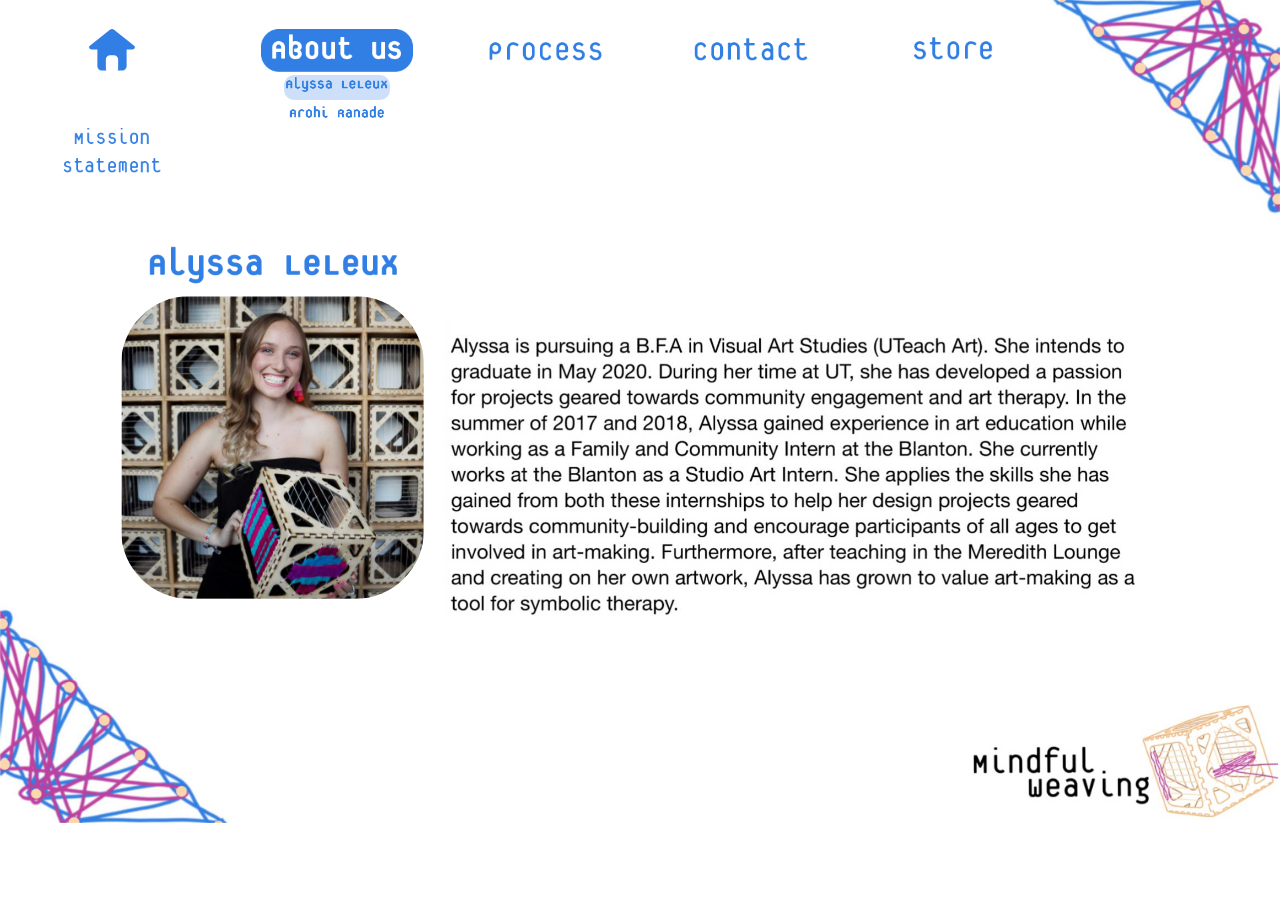
==== about-alyssa.html @ 34f662b0 "Fleshed out site. Only work remaining is to see if the website works well on multiple browsers and t" ====
<!DOCTYPE html>
<html class="nojs html" lang="en-US">
 <head>

  <meta http-equiv="Content-type" content="text/html;charset=UTF-8"/>
  <meta name="generator" content="2018.0.0.379"/>
  <meta name="viewport" content="width=device-width, initial-scale=1.0"/>
  
  <script type="text/javascript">
   // Update the 'nojs'/'js' class on the html node
document.documentElement.className = document.documentElement.className.replace(/\bnojs\b/g, 'js');

// Check that all required assets are uploaded and up-to-date
if(typeof Muse == "undefined") window.Muse = {}; window.Muse.assets = {"required":["museutils.js", "museconfig.js", "jquery.watch.js", "webpro.js", "musewpslideshow.js", "jquery.museoverlay.js", "touchswipe.js", "require.js", "about-alyssa.css"], "outOfDate":[]};
</script>
  
  <title>About Alyssa</title>
  <!-- CSS -->
  <link rel="stylesheet" type="text/css" href="css/site_global.css?crc=444006867"/>
  <link rel="stylesheet" type="text/css" href="css/about-alyssa.css?crc=3775816774" id="pagesheet"/>
   </head>
 <body>

  <div class="clearfix borderbox" id="page"><!-- group -->
   <div class="clearfix grpelem" id="ppppamphletu4743"><!-- column -->
    <div class="clearfix colelem" id="pppamphletu4743"><!-- group -->
     <div class="clearfix grpelem" id="ppamphletu4743"><!-- column -->
      <div class="PamphletWidget clearfix allow_click_through colelem" id="pamphletu4743" data-visibility="changed" style="visibility:hidden"><!-- none box -->
       <div class="popup_anchor allow_click_through grpelem" data-col-pos="0" id="u4753popup">
        <div class="ContainerGroup clearfix" data-col-pos="0" id="u4753"><!-- stack box -->
         <a class="nonblock nontext Container clearfix grpelem" data-col-pos="0" id="u4757" href="index.html"><!-- group --><div class="clip_frame grpelem" id="u4758" data-sizePolicy="fixed" data-pintopage="page_fluidx"><!-- svg --><img class="svg" id="u4759" src="images/pasted-svg-61063x58.svg?crc=505245915" width="46" height="44" alt="" data-mu-svgfallback="images/pasted%20svg%2061063x58_poster_.png?crc=376379252"/></div></a>
         <a class="nonblock nontext Container invi clearfix grpelem" data-col-pos="1" id="u4754" href="index.html"><!-- group --><div class="clip_frame grpelem" id="u4755"><!-- svg --><img class="svg" id="u4756" src="images/pasted-svg-91x91.svg?crc=4242666567" alt="" data-mu-svgfallback="images/pasted%20svg%2091x91_poster_.png?crc=276956256" data-heightwidthratio="1" data-image-width="91" data-image-height="91"/></div></a>
        </div>
       </div>
       <div class="ThumbGroup clearfix grpelem" data-col-pos="1" id="u4746"><!-- none box -->
        <div class="popup_anchor allow_click_through grpelem" data-col-pos="0" id="u4747popup">
         <a class="nonblock nontext Thumb popup_element" data-col-pos="0" id="u4747" href="index.html"><!-- simple frame --></a>
        </div>
        <div class="popup_anchor allow_click_through grpelem" data-col-pos="1" id="u4748popup">
         <a class="nonblock nontext Thumb popup_element" data-col-pos="1" id="u4748" href="index.html"><!-- simple frame --></a>
        </div>
       </div>
      </div>
      <div class="PamphletWidget clearfix allow_click_through colelem" id="pamphletu4777" data-visibility="changed" style="visibility:hidden"><!-- none box -->
       <div class="popup_anchor allow_click_through grpelem" data-col-pos="0" id="u4785popup">
        <div class="ContainerGroup clearfix" data-col-pos="0" id="u4785"><!-- stack box -->
         <div class="Container clearfix grpelem" data-col-pos="0" id="u4786"><!-- group -->
          <div class="clip_frame grpelem" id="u4787"><!-- image -->
           <img class="block" id="u4787_img" src="images/mission%20statement%20-%20unselected.png?crc=3923144364" alt="" data-heightwidthratio="0.5333333333333333" data-image-width="150" data-image-height="80"/>
          </div>
         </div>
         <a class="nonblock nontext Container invi clearfix grpelem" data-col-pos="1" id="u4789" href="mission-statement.html"><!-- group --><div class="clip_frame grpelem" id="u4790"><!-- image --><img class="block" id="u4790_img" src="images/mission%20statement%20-%20selected.png?crc=3945479191" alt="" data-heightwidthratio="0.4433497536945813" data-image-width="203" data-image-height="90"/></div></a>
        </div>
       </div>
       <div class="ThumbGroup clearfix grpelem" data-col-pos="1" id="u4782"><!-- none box -->
        <div class="popup_anchor allow_click_through grpelem" data-col-pos="0" id="u4783popup">
         <a class="nonblock nontext Thumb popup_element" data-col-pos="0" id="u4783" href="mission-statement.html"><!-- simple frame --></a>
        </div>
        <div class="popup_anchor allow_click_through grpelem" data-col-pos="1" id="u4784popup">
         <a class="nonblock nontext Thumb popup_element" data-col-pos="1" id="u4784" href="mission-statement.html"><!-- simple frame --></a>
        </div>
       </div>
      </div>
     </div>
     <div class="clearfix grpelem" id="ppamphletu4713"><!-- column -->
      <div class="PamphletWidget clearfix allow_click_through colelem" id="pamphletu4713" data-visibility="changed" style="visibility:hidden"><!-- none box -->
       <div class="ThumbGroup clearfix grpelem" data-col-pos="0" id="u4720"><!-- none box -->
        <div class="popup_anchor allow_click_through grpelem" data-col-pos="0" id="u4721popup">
         <div class="Thumb popup_element" data-col-pos="0" id="u4721"><!-- simple frame --></div>
        </div>
       </div>
       <div class="popup_anchor allow_click_through grpelem" data-col-pos="1" id="u4714popup">
        <div class="ContainerGroup clearfix" data-col-pos="1" id="u4714"><!-- stack box -->
         <div class="Container clearfix grpelem" data-col-pos="0" id="u4715"><!-- group -->
          <a class="nonblock nontext clip_frame grpelem" id="u4716" href="about-us.html"><!-- image --><img class="block" id="u4716_img" src="images/about%20us%20-%20selected.png?crc=171267863" alt="" data-heightwidthratio="0.2807017543859649" data-image-width="228" data-image-height="64"/></a>
         </div>
        </div>
       </div>
      </div>
      <div class="clearfix colelem" id="pbuttonu4962"><!-- group -->
       <div class="Button grpelem" id="buttonu4962"><!-- container box --></div>
       <div class="clip_frame grpelem" id="u4956"><!-- image -->
        <img class="block" id="u4956_img" src="images/alyssa%20leleux.png?crc=100177596" alt="" data-heightwidthratio="0.16883116883116883" data-image-width="154" data-image-height="26"/>
       </div>
      </div>
      <div class="clearfix colelem" id="pu4970"><!-- group -->
       <div class="clip_frame grpelem" id="u4970"><!-- image -->
        <img class="block" id="u4970_img" src="images/arohi%20ranade.png?crc=40352735" alt="" data-heightwidthratio="0.18055555555555555" data-image-width="144" data-image-height="26"/>
       </div>
       <a class="nonblock nontext Button grpelem" id="buttonu4967" href="about-arohi.html"><!-- container box --></a>
      </div>
     </div>
    </div>
    <div class="clearfix colelem" id="pu4968"><!-- group -->
     <div class="clip_frame grpelem" id="u4968"><!-- svg -->
      <img class="svg" id="u4969" src="images/pasted-svg-376.svg?crc=159243" alt="" data-mu-svgfallback="images/pasted%20svg%20376_poster_.png?crc=3937072671" data-heightwidthratio="0.9575596816976127" data-image-width="377" data-image-height="361"/>
     </div>
     <div class="clip_frame grpelem" id="u4992"><!-- image -->
      <img class="block" id="u4992_img" src="images/alyssa%20leleux.png?crc=100177596" alt="" data-heightwidthratio="0.16666666666666666" data-image-width="378" data-image-height="63"/>
     </div>
     <div class="clip_frame grpelem" id="u5008"><!-- svg -->
      <img class="svg" id="u5009" src="images/pasted-svg-566071x5662.svg?crc=3800955932" alt="" data-mu-svgfallback="images/pasted%20svg%20566071x566_poster_2.png?crc=189501016" data-heightwidthratio="1" data-image-width="454" data-image-height="454"/>
     </div>
    </div>
   </div>
   <div class="clearfix grpelem" id="pu4960"><!-- group -->
    <div class="clip_frame grpelem" id="u4960"><!-- svg -->
     <img class="svg svg_mar" id="u4961" src="images/pasted-svg-39217x153.svg?crc=469631092" onload="this.style.height=(this.offsetWidth*200.26302624792405/515.9273999869993)+'px'" alt="" data-mu-svgfallback="images/pasted%20svg%2039217x153_poster_.png?crc=3972991605" data-heightwidthratio="0.3875968992248062" data-image-width="516" data-image-height="200"/>
    </div>
    <div class="clip_frame grpelem" id="u4954"><!-- svg -->
     <img class="svg" id="u4955" src="images/pasted-svg-3762.svg?crc=238808365" alt="" data-mu-svgfallback="images/pasted%20svg%20376_poster_2.png?crc=3798616468" data-heightwidthratio="0.9575596816976127" data-image-width="377" data-image-height="361"/>
    </div>
    <div class="clip_frame grpelem" id="u5019"><!-- svg -->
     <img class="svg" id="u5017" src="images/pasted-svg-1066x472.svg?crc=127171709" alt="" data-mu-svgfallback="images/pasted%20svg%201066x472_poster_.png?crc=4254959892" data-heightwidthratio="0.4437148217636023" data-image-width="1066" data-image-height="473"/>
    </div>
    <div class="PamphletWidget clearfix allow_click_through grpelem" id="pamphletu4794" data-visibility="changed" style="visibility:hidden"><!-- none box -->
     <div class="popup_anchor allow_click_through grpelem" data-col-pos="0" id="u4795popup">
      <div class="ContainerGroup clearfix" data-col-pos="0" id="u4795"><!-- stack box -->
       <a class="nonblock nontext Container clearfix grpelem" data-col-pos="0" id="u4796" href="process.html"><!-- group --><div class="clip_frame grpelem" id="u4797"><!-- image --><img class="block" id="u4797_img" src="images/process%20-%20unselected.png?crc=128457084" alt="" data-heightwidthratio="0.30857142857142855" data-image-width="175" data-image-height="54"/></div></a>
       <a class="nonblock nontext Container invi clearfix grpelem" data-col-pos="1" id="u4799" href="process.html"><!-- group --><div class="clip_frame grpelem" id="u4800"><!-- image --><img class="block" id="u4800_img" src="images/process%20-%20selected.png?crc=200521129" alt="" data-heightwidthratio="0.2794759825327511" data-image-width="229" data-image-height="64"/></div></a>
      </div>
     </div>
     <div class="ThumbGroup clearfix grpelem" data-col-pos="1" id="u4806"><!-- none box -->
      <div class="popup_anchor allow_click_through grpelem" data-col-pos="0" id="u4807popup">
       <a class="nonblock nontext Thumb popup_element" data-col-pos="0" id="u4807" href="process.html"><!-- simple frame --></a>
      </div>
      <div class="popup_anchor allow_click_through grpelem" data-col-pos="1" id="u4808popup">
       <a class="nonblock nontext Thumb popup_element" data-col-pos="1" id="u4808" href="process.html"><!-- simple frame --></a>
      </div>
     </div>
    </div>
    <div class="PamphletWidget clearfix allow_click_through grpelem" id="pamphletu4760" data-visibility="changed" style="visibility:hidden"><!-- none box -->
     <div class="popup_anchor allow_click_through grpelem" data-col-pos="0" id="u4764popup">
      <div class="ContainerGroup clearfix" data-col-pos="0" id="u4764"><!-- stack box -->
       <a class="nonblock nontext Container clearfix grpelem" data-col-pos="0" id="u4768" href="store.html"><!-- group --><div class="clip_frame grpelem" id="u4769"><!-- image --><img class="block" id="u4769_img" src="images/store%20-%20unselected.png?crc=325166579" alt="" data-heightwidthratio="0.42857142857142855" data-image-width="126" data-image-height="54"/></div></a>
       <a class="nonblock nontext Container invi clearfix grpelem" data-col-pos="1" id="u4765" href="store.html"><!-- group --><div class="clip_frame grpelem" id="u4766"><!-- image --><img class="block" id="u4766_img" src="images/store%20-%20selected.png?crc=4164816073" alt="" data-heightwidthratio="0.3439153439153439" data-image-width="189" data-image-height="65"/></div></a>
      </div>
     </div>
     <div class="ThumbGroup clearfix grpelem" data-col-pos="1" id="u4761"><!-- none box -->
      <div class="popup_anchor allow_click_through grpelem" data-col-pos="0" id="u4763popup">
       <a class="nonblock nontext Thumb popup_element" data-col-pos="0" id="u4763" href="store.html"><!-- simple frame --></a>
      </div>
      <div class="popup_anchor allow_click_through grpelem" data-col-pos="1" id="u4762popup">
       <a class="nonblock nontext Thumb popup_element" data-col-pos="1" id="u4762" href="store.html"><!-- simple frame --></a>
      </div>
     </div>
    </div>
    <div class="PamphletWidget clearfix allow_click_through grpelem" id="pamphletu4726" data-visibility="changed" style="visibility:hidden"><!-- none box -->
     <div class="popup_anchor allow_click_through grpelem" data-col-pos="0" id="u4729popup">
      <div class="ContainerGroup clearfix" data-col-pos="0" id="u4729"><!-- stack box -->
       <a class="nonblock nontext Container clearfix grpelem" data-col-pos="0" id="u4733" href="contact.html"><!-- group --><div class="clip_frame grpelem" id="u4734"><!-- image --><img class="block" id="u4734_img" src="images/contact%20us%20-%20unselected.png?crc=3811932345" alt="" data-heightwidthratio="0.3068181818181818" data-image-width="176" data-image-height="54"/></div></a>
       <a class="nonblock nontext Container invi clearfix grpelem" data-col-pos="1" id="u4730" href="contact.html"><!-- group --><div class="clip_frame grpelem" id="u4731"><!-- image --><img class="block" id="u4731_img" src="images/contact%20us%20-%20selected.png?crc=493886418" alt="" data-heightwidthratio="0.2794759825327511" data-image-width="229" data-image-height="64"/></div></a>
      </div>
     </div>
     <div class="ThumbGroup clearfix grpelem" data-col-pos="1" id="u4740"><!-- none box -->
      <div class="popup_anchor allow_click_through grpelem" data-col-pos="0" id="u4741popup">
       <a class="nonblock nontext Thumb popup_element" data-col-pos="0" id="u4741" href="contact.html"><!-- simple frame --></a>
      </div>
      <div class="popup_anchor allow_click_through grpelem" data-col-pos="1" id="u4742popup">
       <a class="nonblock nontext Thumb popup_element" data-col-pos="1" id="u4742" href="contact.html"><!-- simple frame --></a>
      </div>
     </div>
    </div>
   </div>
  </div>
  <!-- Other scripts -->
  <script type="text/javascript">
   // Decide weather to suppress missing file error or not based on preference setting
var suppressMissingFileError = false
</script>
  <script type="text/javascript">
   window.Muse.assets.check=function(d){if(!window.Muse.assets.checked){window.Muse.assets.checked=!0;var b={},c=function(a,b){if(window.getComputedStyle){var c=window.getComputedStyle(a,null);return c&&c.getPropertyValue(b)||c&&c[b]||""}if(document.documentElement.currentStyle)return(c=a.currentStyle)&&c[b]||a.style&&a.style[b]||"";return""},a=function(a){if(a.match(/^rgb/))return a=a.replace(/\s+/g,"").match(/([\d\,]+)/gi)[0].split(","),(parseInt(a[0])<<16)+(parseInt(a[1])<<8)+parseInt(a[2]);if(a.match(/^\#/))return parseInt(a.substr(1),
16);return 0},g=function(g){for(var f=document.getElementsByTagName("link"),h=0;h<f.length;h++)if("text/css"==f[h].type){var i=(f[h].href||"").match(/\/?css\/([\w\-]+\.css)\?crc=(\d+)/);if(!i||!i[1]||!i[2])break;b[i[1]]=i[2]}f=document.createElement("div");f.className="version";f.style.cssText="display:none; width:1px; height:1px;";document.getElementsByTagName("body")[0].appendChild(f);for(h=0;h<Muse.assets.required.length;){var i=Muse.assets.required[h],l=i.match(/([\w\-\.]+)\.(\w+)$/),k=l&&l[1]?
l[1]:null,l=l&&l[2]?l[2]:null;switch(l.toLowerCase()){case "css":k=k.replace(/\W/gi,"_").replace(/^([^a-z])/gi,"_$1");f.className+=" "+k;k=a(c(f,"color"));l=a(c(f,"backgroundColor"));k!=0||l!=0?(Muse.assets.required.splice(h,1),"undefined"!=typeof b[i]&&(k!=b[i]>>>24||l!=(b[i]&16777215))&&Muse.assets.outOfDate.push(i)):h++;f.className="version";break;case "js":h++;break;default:throw Error("Unsupported file type: "+l);}}d?d().jquery!="1.8.3"&&Muse.assets.outOfDate.push("jquery-1.8.3.min.js"):Muse.assets.required.push("jquery-1.8.3.min.js");
f.parentNode.removeChild(f);if(Muse.assets.outOfDate.length||Muse.assets.required.length)f="Some files on the server may be missing or incorrect. Clear browser cache and try again. If the problem persists please contact website author.",g&&Muse.assets.outOfDate.length&&(f+="\nOut of date: "+Muse.assets.outOfDate.join(",")),g&&Muse.assets.required.length&&(f+="\nMissing: "+Muse.assets.required.join(",")),suppressMissingFileError?(f+="\nUse SuppressMissingFileError key in AppPrefs.xml to show missing file error pop up.",console.log(f)):alert(f)};location&&location.search&&location.search.match&&location.search.match(/muse_debug/gi)?
setTimeout(function(){g(!0)},5E3):g()}};
var muse_init=function(){require.config({baseUrl:""});require(["jquery","museutils","whatinput","jquery.watch","webpro","musewpslideshow","jquery.museoverlay","touchswipe"],function(d){var $ = d;$(document).ready(function(){try{
window.Muse.assets.check($);/* body */
Muse.Utils.transformMarkupToFixBrowserProblemsPreInit();/* body */
Muse.Utils.prepHyperlinks(true);/* body */
Muse.Utils.resizeHeight('.popup_anchor.allow_click_through');/* resize height */
Muse.Utils.makeButtonsVisibleAfterSettingMinWidth();/* body */
Muse.Utils.initWidget('#pamphletu4743', ['#bp_infinity'], function(elem) { return new WebPro.Widget.ContentSlideShow(elem, {contentLayout_runtime:'stack',event:'mouseover',deactivationEvent:'none',autoPlay:false,displayInterval:3000,transitionStyle:'fading',transitionDuration:0,hideAllContentsFirst:false,shuffle:false,enableSwipe:true,resumeAutoplay:true,resumeAutoplayInterval:3000,playOnce:false,autoActivate_runtime:false,isResponsive:true}); });/* #pamphletu4743 */
Muse.Utils.initWidget('#pamphletu4777', ['#bp_infinity'], function(elem) { return new WebPro.Widget.ContentSlideShow(elem, {contentLayout_runtime:'stack',event:'mouseover',deactivationEvent:'none',autoPlay:false,displayInterval:3000,transitionStyle:'fading',transitionDuration:0,hideAllContentsFirst:false,shuffle:false,enableSwipe:true,resumeAutoplay:true,resumeAutoplayInterval:3000,playOnce:false,autoActivate_runtime:false,isResponsive:true}); });/* #pamphletu4777 */
Muse.Utils.initWidget('#pamphletu4713', ['#bp_infinity'], function(elem) { return new WebPro.Widget.ContentSlideShow(elem, {contentLayout_runtime:'stack',event:'mouseover',deactivationEvent:'none',autoPlay:false,displayInterval:3000,transitionStyle:'fading',transitionDuration:0,hideAllContentsFirst:false,shuffle:false,enableSwipe:true,resumeAutoplay:true,resumeAutoplayInterval:3000,playOnce:false,autoActivate_runtime:false,isResponsive:true}); });/* #pamphletu4713 */
Muse.Utils.initWidget('#pamphletu4794', ['#bp_infinity'], function(elem) { return new WebPro.Widget.ContentSlideShow(elem, {contentLayout_runtime:'stack',event:'mouseover',deactivationEvent:'none',autoPlay:false,displayInterval:3000,transitionStyle:'fading',transitionDuration:0,hideAllContentsFirst:false,shuffle:false,enableSwipe:true,resumeAutoplay:true,resumeAutoplayInterval:3000,playOnce:false,autoActivate_runtime:false,isResponsive:true}); });/* #pamphletu4794 */
Muse.Utils.initWidget('#pamphletu4760', ['#bp_infinity'], function(elem) { return new WebPro.Widget.ContentSlideShow(elem, {contentLayout_runtime:'stack',event:'mouseover',deactivationEvent:'none',autoPlay:false,displayInterval:3000,transitionStyle:'fading',transitionDuration:0,hideAllContentsFirst:false,shuffle:false,enableSwipe:true,resumeAutoplay:true,resumeAutoplayInterval:3000,playOnce:false,autoActivate_runtime:false,isResponsive:true}); });/* #pamphletu4760 */
Muse.Utils.initWidget('#pamphletu4726', ['#bp_infinity'], function(elem) { return new WebPro.Widget.ContentSlideShow(elem, {contentLayout_runtime:'stack',event:'mouseover',deactivationEvent:'none',autoPlay:false,displayInterval:3000,transitionStyle:'fading',transitionDuration:0,hideAllContentsFirst:false,shuffle:false,enableSwipe:true,resumeAutoplay:true,resumeAutoplayInterval:3000,playOnce:false,autoActivate_runtime:false,isResponsive:true}); });/* #pamphletu4726 */
Muse.Utils.showWidgetsWhenReady();/* body */
Muse.Utils.transformMarkupToFixBrowserProblems();/* body */
}catch(b){if(b&&"function"==typeof b.notify?b.notify():Muse.Assert.fail("Error calling selector function: "+b),false)throw b;}})})};

</script>
  <!-- RequireJS script -->
  <script src="scripts/require.js?crc=4157109226" type="text/javascript" async data-main="scripts/museconfig.js?crc=380897831" onload="if (requirejs) requirejs.onError = function(requireType, requireModule) { if (requireType && requireType.toString && requireType.toString().indexOf && 0 <= requireType.toString().indexOf('#scripterror')) window.Muse.assets.check(); }" onerror="window.Muse.assets.check();"></script>
   </body>
</html>
---- css/site_global.css ----
html{min-height:100%;min-width:100%;-ms-text-size-adjust:none;}body,div,dl,dt,dd,ul,ol,li,nav,h1,h2,h3,h4,h5,h6,pre,code,form,fieldset,legend,input,button,textarea,p,blockquote,th,td,a{margin:0px;padding:0px;border-width:0px;border-style:solid;border-color:transparent;-webkit-transform-origin:left top;-ms-transform-origin:left top;-o-transform-origin:left top;transform-origin:left top;background-repeat:no-repeat;}button.submit-btn{-moz-box-sizing:content-box;-webkit-box-sizing:content-box;box-sizing:content-box;}.transition{-webkit-transition-property:background-image,background-position,background-color,border-color,border-radius,color,font-size,font-style,font-weight,letter-spacing,line-height,text-align,box-shadow,text-shadow,opacity;transition-property:background-image,background-position,background-color,border-color,border-radius,color,font-size,font-style,font-weight,letter-spacing,line-height,text-align,box-shadow,text-shadow,opacity;}.transition *{-webkit-transition:inherit;transition:inherit;}table{border-collapse:collapse;border-spacing:0px;}fieldset,img{border:0px;border-style:solid;-webkit-transform-origin:left top;-ms-transform-origin:left top;-o-transform-origin:left top;transform-origin:left top;}address,caption,cite,code,dfn,em,strong,th,var,optgroup{font-style:inherit;font-weight:inherit;}del,ins{text-decoration:none;}li{list-style:none;}caption,th{text-align:left;}h1,h2,h3,h4,h5,h6{font-size:100%;font-weight:inherit;}input,button,textarea,select,optgroup,option{font-family:inherit;font-size:inherit;font-style:inherit;font-weight:inherit;}.form-grp input,.form-grp textarea{-webkit-appearance:none;-webkit-border-radius:0;}body{font-family:Arial, Helvetica Neue, Helvetica, sans-serif;text-align:left;font-size:14px;line-height:17px;word-wrap:break-word;text-rendering:optimizeLegibility;-moz-font-feature-settings:'liga';-ms-font-feature-settings:'liga';-webkit-font-feature-settings:'liga';font-feature-settings:'liga';}a:link{color:#0000FF;text-decoration:underline;}a:visited{color:#800080;text-decoration:underline;}a:hover{color:#0000FF;text-decoration:underline;}a:active{color:#EE0000;text-decoration:underline;}a.nontext{color:black;text-decoration:none;font-style:normal;font-weight:normal;}.normal_text{color:#000000;direction:ltr;font-family:Arial, Helvetica Neue, Helvetica, sans-serif;font-size:14px;font-style:normal;font-weight:normal;letter-spacing:0px;line-height:17px;text-align:left;text-decoration:none;text-indent:0px;text-transform:none;vertical-align:0px;padding:0px;}.list0 li:before{position:absolute;right:100%;letter-spacing:0px;text-decoration:none;font-weight:normal;font-style:normal;}.rtl-list li:before{right:auto;left:100%;}.nls-None > li:before,.nls-None .list3 > li:before,.nls-None .list6 > li:before{margin-right:6px;content:'•';}.nls-None .list1 > li:before,.nls-None .list4 > li:before,.nls-None .list7 > li:before{margin-right:6px;content:'○';}.nls-None,.nls-None .list1,.nls-None .list2,.nls-None .list3,.nls-None .list4,.nls-None .list5,.nls-None .list6,.nls-None .list7,.nls-None .list8{padding-left:34px;}.nls-None.rtl-list,.nls-None .list1.rtl-list,.nls-None .list2.rtl-list,.nls-None .list3.rtl-list,.nls-None .list4.rtl-list,.nls-None .list5.rtl-list,.nls-None .list6.rtl-list,.nls-None .list7.rtl-list,.nls-None .list8.rtl-list{padding-left:0px;padding-right:34px;}.nls-None .list2 > li:before,.nls-None .list5 > li:before,.nls-None .list8 > li:before{margin-right:6px;content:'-';}.nls-None.rtl-list > li:before,.nls-None .list1.rtl-list > li:before,.nls-None .list2.rtl-list > li:before,.nls-None .list3.rtl-list > li:before,.nls-None .list4.rtl-list > li:before,.nls-None .list5.rtl-list > li:before,.nls-None .list6.rtl-list > li:before,.nls-None .list7.rtl-list > li:before,.nls-None .list8.rtl-list > li:before{margin-right:0px;margin-left:6px;}.TabbedPanelsTab{white-space:nowrap;}.MenuBar .MenuBarView,.MenuBar .SubMenuView{display:block;list-style:none;}.MenuBar .SubMenu{display:none;position:absolute;}.NoWrap{white-space:nowrap;word-wrap:normal;}.rootelem{margin-left:auto;margin-right:auto;}.colelem{display:inline;float:left;clear:both;}.clearfix:after{content:"\0020";visibility:hidden;display:block;height:0px;clear:both;}*:first-child+html .clearfix{zoom:1;}.clip_frame{overflow:hidden;}.popup_anchor{position:relative;width:0px;height:0px;}.allow_click_through *{pointer-events:auto;}.popup_element{z-index:100000;}.svg{display:block;vertical-align:top;}span.wrap{content:'';clear:left;display:block;}span.actAsInlineDiv{display:inline-block;}.position_content,.excludeFromNormalFlow{float:left;}.preload_images{position:absolute;overflow:hidden;left:-9999px;top:-9999px;height:1px;width:1px;}.preload{height:1px;width:1px;}.animateStates{-webkit-transition:0.3s ease-in-out;-moz-transition:0.3s ease-in-out;-o-transition:0.3s ease-in-out;transition:0.3s ease-in-out;}[data-whatinput="mouse"] *:focus,[data-whatinput="touch"] *:focus,input:focus,textarea:focus{outline:none;}textarea{resize:none;overflow:auto;}.allow_click_through,.fld-prompt{pointer-events:none;}.wrapped-input{position:absolute;top:0px;left:0px;background:transparent;border:none;}.submit-btn{z-index:50000;cursor:pointer;}.anchor_item{width:22px;height:18px;}.MenuBar .SubMenuVisible,.MenuBarVertical .SubMenuVisible,.MenuBar .SubMenu .SubMenuVisible,.popup_element.Active,span.actAsPara,.actAsDiv,a.nonblock.nontext,img.block{display:block;}.widget_invisible,.js .invi,.js .mse_pre_init{visibility:hidden;}.ose_ei{visibility:hidden;z-index:0;}.no_vert_scroll{overflow-y:hidden;}.always_vert_scroll{overflow-y:scroll;}.always_horz_scroll{overflow-x:scroll;}.fullscreen{overflow:hidden;left:0px;top:0px;position:fixed;height:100%;width:100%;-moz-box-sizing:border-box;-webkit-box-sizing:border-box;-ms-box-sizing:border-box;box-sizing:border-box;}.fullwidth{position:absolute;}.borderbox{-moz-box-sizing:border-box;-webkit-box-sizing:border-box;-ms-box-sizing:border-box;box-sizing:border-box;}.scroll_wrapper{position:absolute;overflow:auto;left:0px;right:0px;top:0px;bottom:0px;padding-top:0px;padding-bottom:0px;margin-top:0px;margin-bottom:0px;}.browser_width > *{position:absolute;left:0px;right:0px;}.grpelem,.accordion_wrapper{display:inline;float:left;}.fld-checkbox input[type=checkbox],.fld-radiobutton input[type=radio]{position:absolute;overflow:hidden;clip:rect(0px, 0px, 0px, 0px);height:1px;width:1px;margin:-1px;padding:0px;border:0px;}.fld-checkbox input[type=checkbox] + label,.fld-radiobutton input[type=radio] + label{display:inline-block;background-repeat:no-repeat;cursor:pointer;float:left;width:100%;height:100%;}.pointer_cursor,.fld-recaptcha-mode,.fld-recaptcha-refresh,.fld-recaptcha-help{cursor:pointer;}p,h1,h2,h3,h4,h5,h6,ol,ul,span.actAsPara{max-height:1000000px;}.superscript{vertical-align:super;font-size:66%;line-height:0px;}.subscript{vertical-align:sub;font-size:66%;line-height:0px;}.horizontalSlideShow{-ms-touch-action:pan-y;touch-action:pan-y;}.verticalSlideShow{-ms-touch-action:pan-x;touch-action:pan-x;}.colelem100,.verticalspacer{clear:both;}.list0 li,.MenuBar .MenuItemContainer,.SlideShowContentPanel .fullscreen img,.css_verticalspacer .verticalspacer{position:relative;}.popup_element.Inactive,.js .disn,.js .an_invi,.hidden,.breakpoint{display:none;}#muse_css_mq{position:absolute;display:none;background-color:#FFFFFE;}.fluid_height_spacer{width:0.01px;}.muse_check_css{display:none;position:fixed;}@media screen and (-webkit-min-device-pixel-ratio:0){body{text-rendering:auto;}}
---- css/about-alyssa.css ----
.version.about_alyssa{color:#0000E1;background-color:#0E6446;}#page{z-index:1;min-height:800px;background-image:none;border-width:0px;border-color:#000000;background-color:transparent;width:100%;max-width:1920px;margin-left:auto;margin-right:auto;}#ppppamphletu4743{z-index:0;margin-right:-10000px;margin-top:4px;width:34.02%;}#pppamphletu4743{z-index:0;width:95.1%;margin-left:5.06%;}#ppamphletu4743{z-index:14;padding-bottom:0px;margin-right:-10000px;width:42.52%;}#pamphletu4743{z-index:14;position:relative;width:67.05%;margin-left:16.29%;}#u4753popup{z-index:15;margin-top:13px;height:91px;margin-right:-10000px;width:100%;}#u4757{z-index:16;border-width:0px;border-color:transparent;background-color:transparent;padding-bottom:35px;margin-right:-10000px;position:relative;width:100%;}#u4758{z-index:17;width:46px;background-color:transparent;position:relative;margin-right:-10000px;margin-top:12px;left:32.77%;}#u4758:hover{border-width:0px;border-color:transparent;width:46px;min-height:0px;margin:12px -10000px 0px 0%;}#u4758:active{border-width:0px;border-color:transparent;width:46px;min-height:0px;margin:12px -10000px 0px 0%;}#u4759{z-index:18;display:block;}#u4754{z-index:19;border-width:0px;border-color:transparent;background-color:transparent;margin-right:-10000px;position:relative;width:100%;}#u4755{z-index:20;background-color:transparent;position:relative;margin-right:-10000px;width:51.42%;left:24.3%;}#u4756{z-index:21;display:block;width:100%;}#u4746{z-index:22;position:relative;margin-right:-10000px;width:88.71%;left:2.83%;}#u4747{position:absolute;height:107px;border-width:0px;border-color:transparent;background-color:transparent;width:100%;}.ie #u4747{background-color:#FFFFFF;opacity:0.01;-ms-filter:"progid:DXImageTransform.Microsoft.Alpha(Opacity=1)";filter:alpha(opacity=1);}#u4747:hover{height:107px;min-height:0px;width:100%;margin:0px 0px 0px 0%;}#u4747popup{height:107px;margin-right:-10000px;width:100%;}#u4748{position:absolute;height:84px;border-width:0px;border-color:transparent;background-color:transparent;width:100%;}.ie #u4747:hover,.ie #u4748{background-color:#FFFFFF;opacity:0.01;-ms-filter:"progid:DXImageTransform.Microsoft.Alpha(Opacity=1)";filter:alpha(opacity=1);}#u4748:hover{height:84px;min-height:0px;width:100%;margin:0px 0px 0px 0%;}#u4748popup{margin-top:10px;height:84px;margin-right:-10000px;width:63.06%;margin-left:21.02%;}.PamphletWidget .ThumbGroup .Thumb,.PamphletNextButton,.PamphletPrevButton,.PamphletCloseButton{cursor:pointer;}#pamphletu4777{z-index:25;top:-3px;margin-bottom:-3px;position:relative;width:100%;}#u4785popup{z-index:26;margin-top:13px;height:90px;margin-right:-10000px;width:76.9%;margin-left:12.5%;}#u4786{z-index:27;border-width:0px;border-color:transparent;background-color:transparent;padding-bottom:5px;margin-right:-10000px;position:relative;width:100%;}#u4787{z-index:28;background-color:transparent;position:relative;margin-right:-10000px;margin-top:5px;width:73.9%;left:13.31%;}#u4789{z-index:30;border-width:0px;border-color:transparent;background-color:transparent;margin-right:-10000px;position:relative;width:100%;}#u4790{z-index:31;background-color:transparent;position:relative;margin-right:-10000px;width:100%;}#u4782{z-index:33;position:relative;margin-right:-10000px;width:100%;}#u4783{position:absolute;height:115px;border-width:0px;border-color:transparent;background-color:transparent;width:100%;}.ie #u4748:hover,.ie #u4783{background-color:#FFFFFF;opacity:0.01;-ms-filter:"progid:DXImageTransform.Microsoft.Alpha(Opacity=1)";filter:alpha(opacity=1);}#u4783:hover{height:115px;min-height:0px;width:100%;margin:0px 0px 0px 0%;}#u4783popup{height:115px;margin-right:-10000px;width:100%;}#u4784{position:absolute;height:84px;border-width:0px;border-color:transparent;background-color:transparent;width:100%;}.ie #u4783:hover,.ie #u4784{background-color:#FFFFFF;opacity:0.01;-ms-filter:"progid:DXImageTransform.Microsoft.Alpha(Opacity=1)";filter:alpha(opacity=1);}#u4784:hover{height:84px;min-height:0px;width:100%;margin:0px 0px 0px 0%;}#u4784popup{margin-top:10px;height:84px;margin-right:-10000px;width:81.07%;margin-left:10.23%;}#ppamphletu4713{z-index:36;margin-right:-10000px;margin-top:23px;width:42.52%;margin-left:57.49%;}#pamphletu4713{z-index:36;position:relative;width:100%;}#u4720{z-index:37;position:relative;margin-right:-10000px;margin-top:26px;width:0.38%;left:31.07%;}#u4721{position:absolute;height:4px;border-width:0px;border-color:transparent;background-color:transparent;width:100%;}.ie #u4784:hover,.ie #u4721{background-color:#FFFFFF;opacity:0.01;-ms-filter:"progid:DXImageTransform.Microsoft.Alpha(Opacity=1)";filter:alpha(opacity=1);}#u4721:hover{height:4px;min-height:0px;width:100%;margin:0px 0px 0px 0%;}.ie #u4721:hover{background-color:#FFFFFF;opacity:0.01;-ms-filter:"progid:DXImageTransform.Microsoft.Alpha(Opacity=1)";filter:alpha(opacity=1);}#u4721.PamphletThumbSelected{border-width:0px;border-color:transparent;background-color:transparent;height:4px;min-height:0px;width:100%;margin:0px 0px 0px 0%;}#u4721popup{height:4px;margin-right:-10000px;width:100%;}#u4714popup{z-index:39;height:74px;margin-right:-10000px;width:100%;}#u4715{z-index:40;border-width:0px;border-color:transparent;background-color:transparent;padding-bottom:8px;margin-right:-10000px;position:relative;width:100%;}#u4716{z-index:41;background-color:transparent;position:relative;margin-right:-10000px;margin-top:2px;width:86.37%;left:0.38%;}#pbuttonu4962{z-index:76;margin-top:-5px;width:60.23%;margin-left:13.64%;}#buttonu4962{z-index:76;height:25px;border-color:#787878;background-color:#317FE4;opacity:0.24;-ms-filter:"progid:DXImageTransform.Microsoft.Alpha(Opacity=24)";filter:alpha(opacity=24);border-radius:10px;position:relative;margin-right:-10000px;width:100%;}#buttonu4962:hover{border-width:0px;border-color:transparent;height:25px;min-height:0px;width:100%;margin:0px -10000px 0px 0%;}#buttonu4962.ButtonSelected{border-color:#787878;height:25px;min-height:0px;width:100%;margin:0px -10000px 0px 0%;}#u4956{z-index:80;background-color:transparent;position:relative;margin-right:-10000px;margin-top:1px;width:96.86%;left:1.26%;}#pu4970{z-index:77;margin-top:4px;width:56.82%;margin-left:15.16%;}#u4970{z-index:77;background-color:transparent;position:relative;margin-right:-10000px;margin-top:1px;width:96%;left:2%;}#buttonu4967{z-index:79;height:25px;border-color:#787878;background-color:transparent;opacity:0.24;-ms-filter:"progid:DXImageTransform.Microsoft.Alpha(Opacity=24)";filter:alpha(opacity=24);border-radius:10px;position:relative;margin-right:-10000px;width:100%;}.ie #u4721.PamphletThumbSelected,.ie #buttonu4967{background-color:#FFFFFF;opacity:0.01;-ms-filter:"progid:DXImageTransform.Microsoft.Alpha(Opacity=1)";filter:alpha(opacity=1);}#buttonu4967:hover{border-style:solid;border-width:1px;border-color:#317FE4;opacity:0.33;-ms-filter:"progid:DXImageTransform.Microsoft.Alpha(Opacity=33)";filter:alpha(opacity=33);height:25px;min-height:0px;width:100%;margin:-1px -10001px -1px -0.6666666666666667%;}.ie #buttonu4967:hover{opacity:0.33;-ms-filter:"";filter:none;background-color:transparent;}#buttonu4967:active{border-style:solid;border-width:1px;border-color:#317FE4;opacity:0.78;-ms-filter:"progid:DXImageTransform.Microsoft.Alpha(Opacity=78)";filter:alpha(opacity=78);height:25px;min-height:0px;width:100%;margin:-1px -10001px -1px -0.6666666666666667%;}.ie #buttonu4967:active{opacity:0.78;-ms-filter:"";filter:none;background-color:transparent;}#pu4968{z-index:4;margin-top:21px;width:97.4%;}#u4968{z-index:4;background-color:transparent;position:relative;margin-right:-10000px;margin-top:338px;width:59.28%;}#u4969{z-index:5;display:block;width:100%;}#u4992{z-index:8;background-color:transparent;position:relative;margin-right:-10000px;width:59.44%;left:34.75%;}#u5008{z-index:10;background-color:transparent;position:relative;margin-right:-10000px;margin-top:52px;width:71.39%;left:28.62%;}#u5009{z-index:11;display:block;width:100%;}#pu4960{z-index:2;margin-right:-10000px;width:65.32%;margin-left:34.64%;}#u4960{z-index:2;background-color:transparent;position:relative;margin-right:-10000px;margin-top:691px;width:40.99%;left:59.02%;}#u4961{z-index:3;display:block;margin-bottom:0.19455252918287938%;width:100.39%;}#u4954{z-index:6;background-color:transparent;position:relative;margin-right:-10000px;width:30.07%;left:70.02%;}#u4955{z-index:7;display:block;width:100%;}#u5019{z-index:12;background-color:transparent;position:relative;margin-right:-10000px;margin-top:322px;width:85.01%;}#u5017{z-index:13;display:block;width:100%;}#pamphletu4794{z-index:43;position:relative;margin-right:-10000px;margin-top:19px;width:21.06%;left:1.92%;}#u4795popup{z-index:44;margin-top:7px;height:66px;margin-right:-10000px;width:87.5%;margin-left:5.69%;}#u4796{z-index:45;border-width:0px;border-color:transparent;background-color:transparent;padding-bottom:5px;margin-right:-10000px;position:relative;width:100%;}#u4797{z-index:46;background-color:transparent;position:relative;margin-right:-10000px;margin-top:7px;width:75.76%;left:11.69%;}#u4799{z-index:48;border-width:0px;border-color:transparent;background-color:transparent;margin-right:-10000px;position:relative;width:100%;}#u4800{z-index:49;background-color:transparent;position:relative;margin-right:-10000px;margin-top:2px;width:99.14%;left:0.44%;}#u4806{z-index:51;position:relative;margin-right:-10000px;width:100%;}#u4807{position:absolute;height:74px;border-width:0px;border-color:transparent;background-color:transparent;width:100%;}.ie #u4807{background-color:#FFFFFF;opacity:0.01;-ms-filter:"progid:DXImageTransform.Microsoft.Alpha(Opacity=1)";filter:alpha(opacity=1);}#u4807:hover{height:74px;min-height:0px;width:100%;margin:0px 0px 0px 0%;}#u4808{position:absolute;height:54px;border-width:0px;border-color:transparent;background-color:transparent;width:100%;}.ie #u4807:hover,.ie #u4808{background-color:#FFFFFF;opacity:0.01;-ms-filter:"progid:DXImageTransform.Microsoft.Alpha(Opacity=1)";filter:alpha(opacity=1);}#u4808:hover{height:54px;min-height:0px;width:100%;margin:0px 0px 0px 0%;}#pamphletu4760{z-index:54;position:relative;margin-right:-10000px;margin-top:19px;width:18.43%;left:51.6%;}#u4764popup{z-index:55;margin-top:7px;height:67px;margin-right:-10000px;width:100%;}#u4768{z-index:56;border-width:0px;border-color:transparent;background-color:transparent;padding-bottom:7px;margin-right:-10000px;position:relative;width:100%;}#u4769{z-index:57;background-color:transparent;position:relative;margin-right:-10000px;margin-top:6px;width:54.55%;left:23.38%;}#u4765{z-index:59;border-width:0px;border-color:transparent;background-color:transparent;margin-right:-10000px;position:relative;width:100%;}#u4766{z-index:60;background-color:transparent;position:relative;margin-right:-10000px;margin-top:2px;width:81.82%;left:8.66%;}#u4761{z-index:62;position:relative;margin-right:-10000px;width:90.48%;left:4.77%;}#u4763{position:absolute;height:74px;border-width:0px;border-color:transparent;background-color:transparent;width:100%;}.ie #u4808:hover,.ie #u4763{background-color:#FFFFFF;opacity:0.01;-ms-filter:"progid:DXImageTransform.Microsoft.Alpha(Opacity=1)";filter:alpha(opacity=1);}#u4763:hover{height:74px;min-height:0px;width:100%;margin:0px 0px 0px 0%;}#u4762{position:absolute;height:54px;border-width:0px;border-color:transparent;background-color:transparent;width:100%;}.ie #u4763:hover,.ie #u4762{background-color:#FFFFFF;opacity:0.01;-ms-filter:"progid:DXImageTransform.Microsoft.Alpha(Opacity=1)";filter:alpha(opacity=1);}#u4762:hover{height:54px;min-height:0px;width:100%;margin:0px 0px 0px 0%;}#u4762popup{margin-top:8px;height:54px;margin-right:-10000px;width:90.44%;margin-left:3.83%;}#pamphletu4726{z-index:65;position:relative;margin-right:-10000px;margin-top:19px;width:21.06%;left:26.72%;}#u4753,#u4785,#u4714,#u4795,#u4764,#u4729{position:absolute;background-color:transparent;width:100%;}#u4729popup{z-index:66;margin-top:7px;height:67px;margin-right:-10000px;width:87.5%;margin-left:5.69%;}#u4733{z-index:67;border-width:0px;border-color:transparent;background-color:transparent;padding-bottom:6px;margin-right:-10000px;position:relative;width:100%;}#u4734{z-index:68;background-color:transparent;position:relative;margin-right:-10000px;margin-top:7px;width:76.2%;left:9.96%;}#u4730{z-index:70;border-width:0px;border-color:transparent;background-color:transparent;margin-right:-10000px;position:relative;width:100%;}#u4731{z-index:71;background-color:transparent;position:relative;margin-right:-10000px;margin-top:3px;width:99.14%;left:0.44%;}#u4787_img,#u4790_img,#u4716_img,#u4956_img,#u4970_img,#u4992_img,#u4797_img,#u4800_img,#u4769_img,#u4766_img,#u4734_img,#u4731_img{width:100%;}#u4740{z-index:73;position:relative;margin-right:-10000px;width:100%;}#u4741{position:absolute;height:74px;border-width:0px;border-color:transparent;background-color:transparent;width:100%;}.ie #u4762:hover,.ie #u4741{background-color:#FFFFFF;opacity:0.01;-ms-filter:"progid:DXImageTransform.Microsoft.Alpha(Opacity=1)";filter:alpha(opacity=1);}#u4741:hover{height:74px;min-height:0px;width:100%;margin:0px 0px 0px 0%;}#u4807popup,#u4763popup,#u4741popup{height:74px;margin-right:-10000px;width:100%;}#u4742{position:absolute;height:54px;border-width:0px;border-color:transparent;background-color:transparent;width:100%;}.ie #u4741:hover,.ie #u4742{background-color:#FFFFFF;opacity:0.01;-ms-filter:"progid:DXImageTransform.Microsoft.Alpha(Opacity=1)";filter:alpha(opacity=1);}#u4742:hover{height:54px;min-height:0px;width:100%;margin:0px 0px 0px 0%;}.ie #u4742:hover{background-color:#FFFFFF;opacity:0.01;-ms-filter:"progid:DXImageTransform.Microsoft.Alpha(Opacity=1)";filter:alpha(opacity=1);}#u4808popup,#u4742popup{margin-top:8px;height:54px;margin-right:-10000px;width:87.5%;margin-left:4.93%;}#muse_css_mq,.html{background-color:#FFFFFF;}body{position:relative;min-width:320px;}
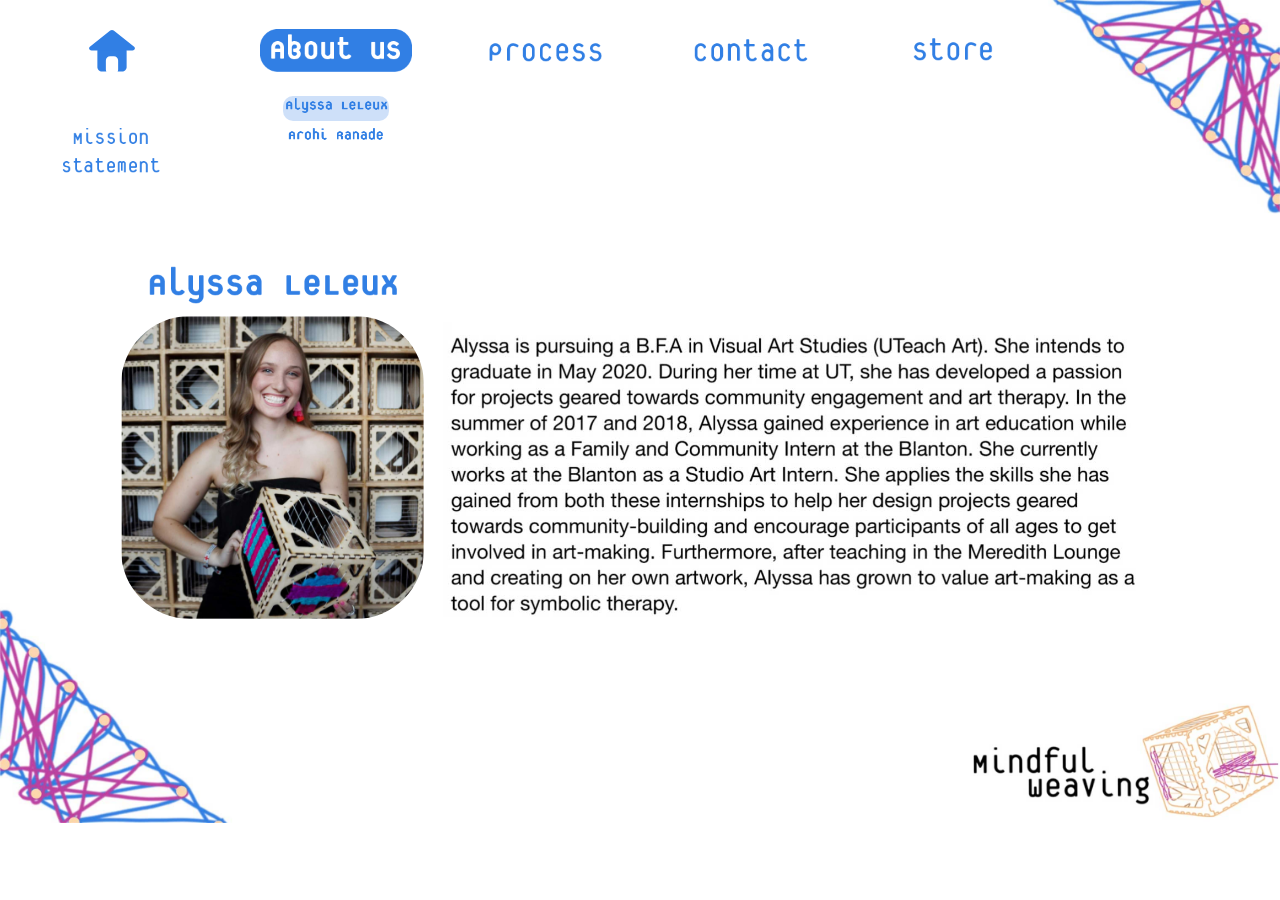
==== commit 241f5cff: "Improved navigation button behavior and (hopefully) fixed some strange screen spacing glitches that " ====
--- a/about-alyssa.html
+++ b/about-alyssa.html
@@ -17,89 +17,74 @@
   <title>About Alyssa</title>
   <!-- CSS -->
   <link rel="stylesheet" type="text/css" href="css/site_global.css?crc=444006867"/>
-  <link rel="stylesheet" type="text/css" href="css/about-alyssa.css?crc=3775816774" id="pagesheet"/>
+  <link rel="stylesheet" type="text/css" href="css/about-alyssa.css?crc=163687159" id="pagesheet"/>
    </head>
  <body>
 
   <div class="clearfix borderbox" id="page"><!-- group -->
-   <div class="clearfix grpelem" id="ppppamphletu4743"><!-- column -->
-    <div class="clearfix colelem" id="pppamphletu4743"><!-- group -->
-     <div class="clearfix grpelem" id="ppamphletu4743"><!-- column -->
-      <div class="PamphletWidget clearfix allow_click_through colelem" id="pamphletu4743" data-visibility="changed" style="visibility:hidden"><!-- none box -->
-       <div class="popup_anchor allow_click_through grpelem" data-col-pos="0" id="u4753popup">
-        <div class="ContainerGroup clearfix" data-col-pos="0" id="u4753"><!-- stack box -->
-         <a class="nonblock nontext Container clearfix grpelem" data-col-pos="0" id="u4757" href="index.html"><!-- group --><div class="clip_frame grpelem" id="u4758" data-sizePolicy="fixed" data-pintopage="page_fluidx"><!-- svg --><img class="svg" id="u4759" src="images/pasted-svg-61063x58.svg?crc=505245915" width="46" height="44" alt="" data-mu-svgfallback="images/pasted%20svg%2061063x58_poster_.png?crc=376379252"/></div></a>
-         <a class="nonblock nontext Container invi clearfix grpelem" data-col-pos="1" id="u4754" href="index.html"><!-- group --><div class="clip_frame grpelem" id="u4755"><!-- svg --><img class="svg" id="u4756" src="images/pasted-svg-91x91.svg?crc=4242666567" alt="" data-mu-svgfallback="images/pasted%20svg%2091x91_poster_.png?crc=276956256" data-heightwidthratio="1" data-image-width="91" data-image-height="91"/></div></a>
-        </div>
-       </div>
-       <div class="ThumbGroup clearfix grpelem" data-col-pos="1" id="u4746"><!-- none box -->
-        <div class="popup_anchor allow_click_through grpelem" data-col-pos="0" id="u4747popup">
-         <a class="nonblock nontext Thumb popup_element" data-col-pos="0" id="u4747" href="index.html"><!-- simple frame --></a>
-        </div>
-        <div class="popup_anchor allow_click_through grpelem" data-col-pos="1" id="u4748popup">
-         <a class="nonblock nontext Thumb popup_element" data-col-pos="1" id="u4748" href="index.html"><!-- simple frame --></a>
-        </div>
-       </div>
+   <div class="clearfix grpelem" id="pu4968"><!-- group -->
+    <div class="clip_frame grpelem" id="u4968"><!-- svg -->
+     <img class="svg" id="u4969" src="images/pasted-svg-376.svg?crc=159243" alt="" data-mu-svgfallback="images/pasted%20svg%20376_poster_.png?crc=3937072671" data-heightwidthratio="0.9575596816976127" data-image-width="377" data-image-height="361"/>
+    </div>
+    <div class="clip_frame grpelem" id="u4992"><!-- image -->
+     <img class="block" id="u4992_img" src="images/alyssa%20leleux.png?crc=100177596" alt="" data-heightwidthratio="0.16666666666666666" data-image-width="378" data-image-height="63"/>
+    </div>
+    <div class="clip_frame grpelem" id="u5008"><!-- svg -->
+     <img class="svg" id="u5009" src="images/pasted-svg-566071x5662.svg?crc=3800955932" alt="" data-mu-svgfallback="images/pasted%20svg%20566071x566_poster_2.png?crc=189501016" data-heightwidthratio="1" data-image-width="454" data-image-height="454"/>
+    </div>
+    <div class="grpelem" id="u7134"><!-- simple frame --></div>
+    <div class="grpelem" id="u7137"><!-- simple frame --></div>
+    <div class="grpelem" id="u7140"><!-- simple frame --></div>
+    <div class="PamphletWidget clearfix allow_click_through grpelem" id="pamphletu4713" data-visibility="changed" style="visibility:hidden"><!-- none box -->
+     <div class="ThumbGroup clearfix grpelem" data-col-pos="0" id="u4720"><!-- none box -->
+      <div class="popup_anchor allow_click_through grpelem" data-col-pos="0" id="u4721popup">
+       <div class="Thumb popup_element" data-col-pos="0" id="u4721"><!-- simple frame --></div>
       </div>
-      <div class="PamphletWidget clearfix allow_click_through colelem" id="pamphletu4777" data-visibility="changed" style="visibility:hidden"><!-- none box -->
-       <div class="popup_anchor allow_click_through grpelem" data-col-pos="0" id="u4785popup">
-        <div class="ContainerGroup clearfix" data-col-pos="0" id="u4785"><!-- stack box -->
-         <div class="Container clearfix grpelem" data-col-pos="0" id="u4786"><!-- group -->
-          <div class="clip_frame grpelem" id="u4787"><!-- image -->
-           <img class="block" id="u4787_img" src="images/mission%20statement%20-%20unselected.png?crc=3923144364" alt="" data-heightwidthratio="0.5333333333333333" data-image-width="150" data-image-height="80"/>
-          </div>
-         </div>
-         <a class="nonblock nontext Container invi clearfix grpelem" data-col-pos="1" id="u4789" href="mission-statement.html"><!-- group --><div class="clip_frame grpelem" id="u4790"><!-- image --><img class="block" id="u4790_img" src="images/mission%20statement%20-%20selected.png?crc=3945479191" alt="" data-heightwidthratio="0.4433497536945813" data-image-width="203" data-image-height="90"/></div></a>
-        </div>
-       </div>
-       <div class="ThumbGroup clearfix grpelem" data-col-pos="1" id="u4782"><!-- none box -->
-        <div class="popup_anchor allow_click_through grpelem" data-col-pos="0" id="u4783popup">
-         <a class="nonblock nontext Thumb popup_element" data-col-pos="0" id="u4783" href="mission-statement.html"><!-- simple frame --></a>
-        </div>
-        <div class="popup_anchor allow_click_through grpelem" data-col-pos="1" id="u4784popup">
-         <a class="nonblock nontext Thumb popup_element" data-col-pos="1" id="u4784" href="mission-statement.html"><!-- simple frame --></a>
-        </div>
+     </div>
+     <div class="popup_anchor allow_click_through grpelem" data-col-pos="1" id="u4714popup">
+      <div class="ContainerGroup clearfix" data-col-pos="1" id="u4714"><!-- stack box -->
+       <div class="Container clearfix grpelem" data-col-pos="0" id="u4715"><!-- group -->
+        <a class="nonblock nontext clip_frame grpelem" id="u4716" href="about-us.html"><!-- image --><img class="block" id="u4716_img" src="images/about%20us%20-%20selected.png?crc=171267863" alt="" data-heightwidthratio="0.2807017543859649" data-image-width="228" data-image-height="64"/></a>
        </div>
       </div>
      </div>
-     <div class="clearfix grpelem" id="ppamphletu4713"><!-- column -->
-      <div class="PamphletWidget clearfix allow_click_through colelem" id="pamphletu4713" data-visibility="changed" style="visibility:hidden"><!-- none box -->
-       <div class="ThumbGroup clearfix grpelem" data-col-pos="0" id="u4720"><!-- none box -->
-        <div class="popup_anchor allow_click_through grpelem" data-col-pos="0" id="u4721popup">
-         <div class="Thumb popup_element" data-col-pos="0" id="u4721"><!-- simple frame --></div>
-        </div>
-       </div>
-       <div class="popup_anchor allow_click_through grpelem" data-col-pos="1" id="u4714popup">
-        <div class="ContainerGroup clearfix" data-col-pos="1" id="u4714"><!-- stack box -->
-         <div class="Container clearfix grpelem" data-col-pos="0" id="u4715"><!-- group -->
-          <a class="nonblock nontext clip_frame grpelem" id="u4716" href="about-us.html"><!-- image --><img class="block" id="u4716_img" src="images/about%20us%20-%20selected.png?crc=171267863" alt="" data-heightwidthratio="0.2807017543859649" data-image-width="228" data-image-height="64"/></a>
-         </div>
-        </div>
-       </div>
+    </div>
+    <div class="Button grpelem" id="buttonu4962"><!-- container box --></div>
+    <div class="clip_frame grpelem" id="u4970"><!-- image -->
+     <img class="block" id="u4970_img" src="images/arohi%20ranade.png?crc=40352735" alt="" data-heightwidthratio="0.18055555555555555" data-image-width="144" data-image-height="26"/>
+    </div>
+    <a class="nonblock nontext Button grpelem" id="buttonu4967" href="about-arohi.html"><!-- container box --></a>
+    <div class="clip_frame grpelem" id="u4956"><!-- image -->
+     <img class="block" id="u4956_img" src="images/alyssa%20leleux.png?crc=100177596" alt="" data-heightwidthratio="0.16883116883116883" data-image-width="154" data-image-height="26"/>
+    </div>
+    <div class="clip_frame grpelem" id="u5476" data-sizePolicy="fixed" data-pintopage="page_fluidx"><!-- svg -->
+     <img class="svg" id="u5477" src="images/pasted-svg-61063x58.svg?crc=505245915" width="46" height="44" alt="" data-mu-svgfallback="images/pasted%20svg%2061063x58_poster_.png?crc=376379252"/>
+    </div>
+    <div class="PamphletWidget clearfix allow_click_through grpelem" id="pamphletu5478" data-visibility="changed" style="visibility:hidden"><!-- none box -->
+     <div class="popup_anchor allow_click_through grpelem" data-col-pos="0" id="u5487popup">
+      <div class="ContainerGroup clearfix" data-col-pos="0" id="u5487"><!-- stack box -->
+       <a class="nonblock nontext Container invi clearfix grpelem" data-col-pos="0" id="u5488" href="index.html"><!-- group --><div class="clip_frame grpelem" id="u5489"><!-- svg --><img class="svg" id="u5490" src="images/pasted-svg-91x91.svg?crc=4242666567" alt="" data-mu-svgfallback="images/pasted%20svg%2091x91_poster_.png?crc=276956256" data-heightwidthratio="1" data-image-width="91" data-image-height="91"/></div></a>
       </div>
-      <div class="clearfix colelem" id="pbuttonu4962"><!-- group -->
-       <div class="Button grpelem" id="buttonu4962"><!-- container box --></div>
-       <div class="clip_frame grpelem" id="u4956"><!-- image -->
-        <img class="block" id="u4956_img" src="images/alyssa%20leleux.png?crc=100177596" alt="" data-heightwidthratio="0.16883116883116883" data-image-width="154" data-image-height="26"/>
-       </div>
-      </div>
-      <div class="clearfix colelem" id="pu4970"><!-- group -->
-       <div class="clip_frame grpelem" id="u4970"><!-- image -->
-        <img class="block" id="u4970_img" src="images/arohi%20ranade.png?crc=40352735" alt="" data-heightwidthratio="0.18055555555555555" data-image-width="144" data-image-height="26"/>
-       </div>
-       <a class="nonblock nontext Button grpelem" id="buttonu4967" href="about-arohi.html"><!-- container box --></a>
+     </div>
+     <div class="ThumbGroup clearfix grpelem" data-col-pos="1" id="u5483"><!-- none box -->
+      <div class="popup_anchor allow_click_through grpelem" data-col-pos="0" id="u5484popup">
+       <a class="nonblock nontext Thumb popup_element" data-col-pos="0" id="u5484" href="index.html"><!-- simple frame --></a>
       </div>
      </div>
     </div>
-    <div class="clearfix colelem" id="pu4968"><!-- group -->
-     <div class="clip_frame grpelem" id="u4968"><!-- svg -->
-      <img class="svg" id="u4969" src="images/pasted-svg-376.svg?crc=159243" alt="" data-mu-svgfallback="images/pasted%20svg%20376_poster_.png?crc=3937072671" data-heightwidthratio="0.9575596816976127" data-image-width="377" data-image-height="361"/>
+    <div class="clip_frame grpelem" id="u5766"><!-- image -->
+     <img class="block" id="u5766_img" src="images/mission%20statement%20-%20unselected.png?crc=3923144364" alt="" data-heightwidthratio="0.5333333333333333" data-image-width="150" data-image-height="80"/>
+    </div>
+    <div class="PamphletWidget clearfix allow_click_through grpelem" id="pamphletu5768" data-visibility="changed" style="visibility:hidden"><!-- none box -->
+     <div class="popup_anchor allow_click_through grpelem" data-col-pos="0" id="u5769popup">
+      <div class="ContainerGroup clearfix" data-col-pos="0" id="u5769"><!-- stack box -->
+       <a class="nonblock nontext Container invi clearfix grpelem" data-col-pos="0" id="u5770" href="mission-statement.html"><!-- group --><div class="clip_frame grpelem" id="u5771"><!-- image --><img class="block" id="u5771_img" src="images/mission%20statement%20-%20selected.png?crc=3945479191" alt="" data-heightwidthratio="0.4433497536945813" data-image-width="203" data-image-height="90"/></div></a>
+      </div>
      </div>
-     <div class="clip_frame grpelem" id="u4992"><!-- image -->
-      <img class="block" id="u4992_img" src="images/alyssa%20leleux.png?crc=100177596" alt="" data-heightwidthratio="0.16666666666666666" data-image-width="378" data-image-height="63"/>
-     </div>
-     <div class="clip_frame grpelem" id="u5008"><!-- svg -->
-      <img class="svg" id="u5009" src="images/pasted-svg-566071x5662.svg?crc=3800955932" alt="" data-mu-svgfallback="images/pasted%20svg%20566071x566_poster_2.png?crc=189501016" data-heightwidthratio="1" data-image-width="454" data-image-height="454"/>
+     <div class="ThumbGroup clearfix grpelem" data-col-pos="1" id="u5773"><!-- none box -->
+      <div class="popup_anchor allow_click_through grpelem" data-col-pos="0" id="u5774popup">
+       <a class="nonblock nontext Thumb popup_element" data-col-pos="0" id="u5774" href="mission-statement.html"><!-- simple frame --></a>
+      </div>
      </div>
     </div>
    </div>
@@ -113,51 +98,48 @@
     <div class="clip_frame grpelem" id="u5019"><!-- svg -->
      <img class="svg" id="u5017" src="images/pasted-svg-1066x472.svg?crc=127171709" alt="" data-mu-svgfallback="images/pasted%20svg%201066x472_poster_.png?crc=4254959892" data-heightwidthratio="0.4437148217636023" data-image-width="1066" data-image-height="473"/>
     </div>
-    <div class="PamphletWidget clearfix allow_click_through grpelem" id="pamphletu4794" data-visibility="changed" style="visibility:hidden"><!-- none box -->
-     <div class="popup_anchor allow_click_through grpelem" data-col-pos="0" id="u4795popup">
-      <div class="ContainerGroup clearfix" data-col-pos="0" id="u4795"><!-- stack box -->
-       <a class="nonblock nontext Container clearfix grpelem" data-col-pos="0" id="u4796" href="process.html"><!-- group --><div class="clip_frame grpelem" id="u4797"><!-- image --><img class="block" id="u4797_img" src="images/process%20-%20unselected.png?crc=128457084" alt="" data-heightwidthratio="0.30857142857142855" data-image-width="175" data-image-height="54"/></div></a>
-       <a class="nonblock nontext Container invi clearfix grpelem" data-col-pos="1" id="u4799" href="process.html"><!-- group --><div class="clip_frame grpelem" id="u4800"><!-- image --><img class="block" id="u4800_img" src="images/process%20-%20selected.png?crc=200521129" alt="" data-heightwidthratio="0.2794759825327511" data-image-width="229" data-image-height="64"/></div></a>
+    <div class="clip_frame grpelem" id="u6095"><!-- image -->
+     <img class="block" id="u6095_img" src="images/process%20-%20unselected.png?crc=128457084" alt="" data-heightwidthratio="0.30857142857142855" data-image-width="175" data-image-height="54"/>
+    </div>
+    <div class="PamphletWidget clearfix allow_click_through grpelem" id="pamphletu6097" data-visibility="changed" style="visibility:hidden"><!-- none box -->
+     <div class="popup_anchor allow_click_through grpelem" data-col-pos="0" id="u6100popup">
+      <div class="ContainerGroup clearfix" data-col-pos="0" id="u6100"><!-- stack box -->
+       <a class="nonblock nontext Container invi clearfix grpelem" data-col-pos="0" id="u6101" href="process.html"><!-- group --><div class="clip_frame grpelem" id="u6102"><!-- image --><img class="block" id="u6102_img" src="images/process%20-%20selected.png?crc=200521129" alt="" data-heightwidthratio="0.2794759825327511" data-image-width="229" data-image-height="64"/></div></a>
       </div>
      </div>
-     <div class="ThumbGroup clearfix grpelem" data-col-pos="1" id="u4806"><!-- none box -->
-      <div class="popup_anchor allow_click_through grpelem" data-col-pos="0" id="u4807popup">
-       <a class="nonblock nontext Thumb popup_element" data-col-pos="0" id="u4807" href="process.html"><!-- simple frame --></a>
-      </div>
-      <div class="popup_anchor allow_click_through grpelem" data-col-pos="1" id="u4808popup">
-       <a class="nonblock nontext Thumb popup_element" data-col-pos="1" id="u4808" href="process.html"><!-- simple frame --></a>
+     <div class="ThumbGroup clearfix grpelem" data-col-pos="1" id="u6108"><!-- none box -->
+      <div class="popup_anchor allow_click_through grpelem" data-col-pos="0" id="u6109popup">
+       <a class="nonblock nontext Thumb popup_element" data-col-pos="0" id="u6109" href="process.html"><!-- simple frame --></a>
       </div>
      </div>
     </div>
-    <div class="PamphletWidget clearfix allow_click_through grpelem" id="pamphletu4760" data-visibility="changed" style="visibility:hidden"><!-- none box -->
-     <div class="popup_anchor allow_click_through grpelem" data-col-pos="0" id="u4764popup">
-      <div class="ContainerGroup clearfix" data-col-pos="0" id="u4764"><!-- stack box -->
-       <a class="nonblock nontext Container clearfix grpelem" data-col-pos="0" id="u4768" href="store.html"><!-- group --><div class="clip_frame grpelem" id="u4769"><!-- image --><img class="block" id="u4769_img" src="images/store%20-%20unselected.png?crc=325166579" alt="" data-heightwidthratio="0.42857142857142855" data-image-width="126" data-image-height="54"/></div></a>
-       <a class="nonblock nontext Container invi clearfix grpelem" data-col-pos="1" id="u4765" href="store.html"><!-- group --><div class="clip_frame grpelem" id="u4766"><!-- image --><img class="block" id="u4766_img" src="images/store%20-%20selected.png?crc=4164816073" alt="" data-heightwidthratio="0.3439153439153439" data-image-width="189" data-image-height="65"/></div></a>
+    <div class="clip_frame grpelem" id="u6659"><!-- image -->
+     <img class="block" id="u6659_img" src="images/store%20-%20unselected.png?crc=325166579" alt="" data-heightwidthratio="0.42857142857142855" data-image-width="126" data-image-height="54"/>
+    </div>
+    <div class="PamphletWidget clearfix allow_click_through grpelem" id="pamphletu6661" data-visibility="changed" style="visibility:hidden"><!-- none box -->
+     <div class="popup_anchor allow_click_through grpelem" data-col-pos="0" id="u6664popup">
+      <div class="ContainerGroup clearfix" data-col-pos="0" id="u6664"><!-- stack box -->
+       <a class="nonblock nontext Container invi clearfix grpelem" data-col-pos="0" id="u6665" href="store.html"><!-- group --><div class="clip_frame grpelem" id="u6666"><!-- image --><img class="block" id="u6666_img" src="images/store%20-%20selected.png?crc=4164816073" alt="" data-heightwidthratio="0.3439153439153439" data-image-width="189" data-image-height="65"/></div></a>
       </div>
      </div>
-     <div class="ThumbGroup clearfix grpelem" data-col-pos="1" id="u4761"><!-- none box -->
-      <div class="popup_anchor allow_click_through grpelem" data-col-pos="0" id="u4763popup">
-       <a class="nonblock nontext Thumb popup_element" data-col-pos="0" id="u4763" href="store.html"><!-- simple frame --></a>
-      </div>
-      <div class="popup_anchor allow_click_through grpelem" data-col-pos="1" id="u4762popup">
-       <a class="nonblock nontext Thumb popup_element" data-col-pos="1" id="u4762" href="store.html"><!-- simple frame --></a>
+     <div class="ThumbGroup clearfix grpelem" data-col-pos="1" id="u6672"><!-- none box -->
+      <div class="popup_anchor allow_click_through grpelem" data-col-pos="0" id="u6673popup">
+       <a class="nonblock nontext Thumb popup_element" data-col-pos="0" id="u6673" href="store.html"><!-- simple frame --></a>
       </div>
      </div>
     </div>
-    <div class="PamphletWidget clearfix allow_click_through grpelem" id="pamphletu4726" data-visibility="changed" style="visibility:hidden"><!-- none box -->
-     <div class="popup_anchor allow_click_through grpelem" data-col-pos="0" id="u4729popup">
-      <div class="ContainerGroup clearfix" data-col-pos="0" id="u4729"><!-- stack box -->
-       <a class="nonblock nontext Container clearfix grpelem" data-col-pos="0" id="u4733" href="contact.html"><!-- group --><div class="clip_frame grpelem" id="u4734"><!-- image --><img class="block" id="u4734_img" src="images/contact%20us%20-%20unselected.png?crc=3811932345" alt="" data-heightwidthratio="0.3068181818181818" data-image-width="176" data-image-height="54"/></div></a>
-       <a class="nonblock nontext Container invi clearfix grpelem" data-col-pos="1" id="u4730" href="contact.html"><!-- group --><div class="clip_frame grpelem" id="u4731"><!-- image --><img class="block" id="u4731_img" src="images/contact%20us%20-%20selected.png?crc=493886418" alt="" data-heightwidthratio="0.2794759825327511" data-image-width="229" data-image-height="64"/></div></a>
+    <div class="clip_frame grpelem" id="u7025"><!-- image -->
+     <img class="block" id="u7025_img" src="images/contact%20us%20-%20unselected.png?crc=3811932345" alt="" data-heightwidthratio="0.3068181818181818" data-image-width="176" data-image-height="54"/>
+    </div>
+    <div class="PamphletWidget clearfix allow_click_through grpelem" id="pamphletu7027" data-visibility="changed" style="visibility:hidden"><!-- none box -->
+     <div class="popup_anchor allow_click_through grpelem" data-col-pos="0" id="u7036popup">
+      <div class="ContainerGroup clearfix" data-col-pos="0" id="u7036"><!-- stack box -->
+       <a class="nonblock nontext Container invi clearfix grpelem" data-col-pos="0" id="u7037" href="contact.html"><!-- group --><div class="clip_frame grpelem" id="u7038"><!-- image --><img class="block" id="u7038_img" src="images/contact%20us%20-%20selected.png?crc=493886418" alt="" data-heightwidthratio="0.2794759825327511" data-image-width="229" data-image-height="64"/></div></a>
       </div>
      </div>
-     <div class="ThumbGroup clearfix grpelem" data-col-pos="1" id="u4740"><!-- none box -->
-      <div class="popup_anchor allow_click_through grpelem" data-col-pos="0" id="u4741popup">
-       <a class="nonblock nontext Thumb popup_element" data-col-pos="0" id="u4741" href="contact.html"><!-- simple frame --></a>
-      </div>
-      <div class="popup_anchor allow_click_through grpelem" data-col-pos="1" id="u4742popup">
-       <a class="nonblock nontext Thumb popup_element" data-col-pos="1" id="u4742" href="contact.html"><!-- simple frame --></a>
+     <div class="ThumbGroup clearfix grpelem" data-col-pos="1" id="u7032"><!-- none box -->
+      <div class="popup_anchor allow_click_through grpelem" data-col-pos="0" id="u7033popup">
+       <a class="nonblock nontext Thumb popup_element" data-col-pos="0" id="u7033" href="contact.html"><!-- simple frame --></a>
       </div>
      </div>
     </div>
@@ -180,12 +162,12 @@
 Muse.Utils.prepHyperlinks(true);/* body */
 Muse.Utils.resizeHeight('.popup_anchor.allow_click_through');/* resize height */
 Muse.Utils.makeButtonsVisibleAfterSettingMinWidth();/* body */
-Muse.Utils.initWidget('#pamphletu4743', ['#bp_infinity'], function(elem) { return new WebPro.Widget.ContentSlideShow(elem, {contentLayout_runtime:'stack',event:'mouseover',deactivationEvent:'none',autoPlay:false,displayInterval:3000,transitionStyle:'fading',transitionDuration:0,hideAllContentsFirst:false,shuffle:false,enableSwipe:true,resumeAutoplay:true,resumeAutoplayInterval:3000,playOnce:false,autoActivate_runtime:false,isResponsive:true}); });/* #pamphletu4743 */
-Muse.Utils.initWidget('#pamphletu4777', ['#bp_infinity'], function(elem) { return new WebPro.Widget.ContentSlideShow(elem, {contentLayout_runtime:'stack',event:'mouseover',deactivationEvent:'none',autoPlay:false,displayInterval:3000,transitionStyle:'fading',transitionDuration:0,hideAllContentsFirst:false,shuffle:false,enableSwipe:true,resumeAutoplay:true,resumeAutoplayInterval:3000,playOnce:false,autoActivate_runtime:false,isResponsive:true}); });/* #pamphletu4777 */
 Muse.Utils.initWidget('#pamphletu4713', ['#bp_infinity'], function(elem) { return new WebPro.Widget.ContentSlideShow(elem, {contentLayout_runtime:'stack',event:'mouseover',deactivationEvent:'none',autoPlay:false,displayInterval:3000,transitionStyle:'fading',transitionDuration:0,hideAllContentsFirst:false,shuffle:false,enableSwipe:true,resumeAutoplay:true,resumeAutoplayInterval:3000,playOnce:false,autoActivate_runtime:false,isResponsive:true}); });/* #pamphletu4713 */
-Muse.Utils.initWidget('#pamphletu4794', ['#bp_infinity'], function(elem) { return new WebPro.Widget.ContentSlideShow(elem, {contentLayout_runtime:'stack',event:'mouseover',deactivationEvent:'none',autoPlay:false,displayInterval:3000,transitionStyle:'fading',transitionDuration:0,hideAllContentsFirst:false,shuffle:false,enableSwipe:true,resumeAutoplay:true,resumeAutoplayInterval:3000,playOnce:false,autoActivate_runtime:false,isResponsive:true}); });/* #pamphletu4794 */
-Muse.Utils.initWidget('#pamphletu4760', ['#bp_infinity'], function(elem) { return new WebPro.Widget.ContentSlideShow(elem, {contentLayout_runtime:'stack',event:'mouseover',deactivationEvent:'none',autoPlay:false,displayInterval:3000,transitionStyle:'fading',transitionDuration:0,hideAllContentsFirst:false,shuffle:false,enableSwipe:true,resumeAutoplay:true,resumeAutoplayInterval:3000,playOnce:false,autoActivate_runtime:false,isResponsive:true}); });/* #pamphletu4760 */
-Muse.Utils.initWidget('#pamphletu4726', ['#bp_infinity'], function(elem) { return new WebPro.Widget.ContentSlideShow(elem, {contentLayout_runtime:'stack',event:'mouseover',deactivationEvent:'none',autoPlay:false,displayInterval:3000,transitionStyle:'fading',transitionDuration:0,hideAllContentsFirst:false,shuffle:false,enableSwipe:true,resumeAutoplay:true,resumeAutoplayInterval:3000,playOnce:false,autoActivate_runtime:false,isResponsive:true}); });/* #pamphletu4726 */
+Muse.Utils.initWidget('#pamphletu5478', ['#bp_infinity'], function(elem) { return new WebPro.Widget.ContentSlideShow(elem, {contentLayout_runtime:'stack',event:'mouseover',deactivationEvent:'mouseout_trigger',autoPlay:false,displayInterval:3000,transitionStyle:'fading',transitionDuration:0,hideAllContentsFirst:true,shuffle:false,enableSwipe:true,resumeAutoplay:true,resumeAutoplayInterval:3000,playOnce:false,autoActivate_runtime:false,isResponsive:true}); });/* #pamphletu5478 */
+Muse.Utils.initWidget('#pamphletu5768', ['#bp_infinity'], function(elem) { return new WebPro.Widget.ContentSlideShow(elem, {contentLayout_runtime:'stack',event:'mouseover',deactivationEvent:'mouseout_trigger',autoPlay:false,displayInterval:3000,transitionStyle:'fading',transitionDuration:0,hideAllContentsFirst:true,shuffle:false,enableSwipe:true,resumeAutoplay:true,resumeAutoplayInterval:3000,playOnce:false,autoActivate_runtime:false,isResponsive:true}); });/* #pamphletu5768 */
+Muse.Utils.initWidget('#pamphletu6097', ['#bp_infinity'], function(elem) { return new WebPro.Widget.ContentSlideShow(elem, {contentLayout_runtime:'stack',event:'mouseover',deactivationEvent:'mouseout_trigger',autoPlay:false,displayInterval:3000,transitionStyle:'fading',transitionDuration:0,hideAllContentsFirst:true,shuffle:false,enableSwipe:true,resumeAutoplay:true,resumeAutoplayInterval:3000,playOnce:false,autoActivate_runtime:false,isResponsive:true}); });/* #pamphletu6097 */
+Muse.Utils.initWidget('#pamphletu6661', ['#bp_infinity'], function(elem) { return new WebPro.Widget.ContentSlideShow(elem, {contentLayout_runtime:'stack',event:'mouseover',deactivationEvent:'mouseout_trigger',autoPlay:false,displayInterval:3000,transitionStyle:'fading',transitionDuration:0,hideAllContentsFirst:true,shuffle:false,enableSwipe:true,resumeAutoplay:true,resumeAutoplayInterval:3000,playOnce:false,autoActivate_runtime:false,isResponsive:true}); });/* #pamphletu6661 */
+Muse.Utils.initWidget('#pamphletu7027', ['#bp_infinity'], function(elem) { return new WebPro.Widget.ContentSlideShow(elem, {contentLayout_runtime:'stack',event:'mouseover',deactivationEvent:'mouseout_trigger',autoPlay:false,displayInterval:3000,transitionStyle:'fading',transitionDuration:0,hideAllContentsFirst:true,shuffle:false,enableSwipe:true,resumeAutoplay:true,resumeAutoplayInterval:3000,playOnce:false,autoActivate_runtime:false,isResponsive:true}); });/* #pamphletu7027 */
 Muse.Utils.showWidgetsWhenReady();/* body */
 Muse.Utils.transformMarkupToFixBrowserProblems();/* body */
 }catch(b){if(b&&"function"==typeof b.notify?b.notify():Muse.Assert.fail("Error calling selector function: "+b),false)throw b;}})})};
--- a/css/about-alyssa.css
+++ b/css/about-alyssa.css
@@ -1 +1 @@
-.version.about_alyssa{color:#0000E1;background-color:#0E6446;}#page{z-index:1;min-height:800px;background-image:none;border-width:0px;border-color:#000000;background-color:transparent;width:100%;max-width:1920px;margin-left:auto;margin-right:auto;}#ppppamphletu4743{z-index:0;margin-right:-10000px;margin-top:4px;width:34.02%;}#pppamphletu4743{z-index:0;width:95.1%;margin-left:5.06%;}#ppamphletu4743{z-index:14;padding-bottom:0px;margin-right:-10000px;width:42.52%;}#pamphletu4743{z-index:14;position:relative;width:67.05%;margin-left:16.29%;}#u4753popup{z-index:15;margin-top:13px;height:91px;margin-right:-10000px;width:100%;}#u4757{z-index:16;border-width:0px;border-color:transparent;background-color:transparent;padding-bottom:35px;margin-right:-10000px;position:relative;width:100%;}#u4758{z-index:17;width:46px;background-color:transparent;position:relative;margin-right:-10000px;margin-top:12px;left:32.77%;}#u4758:hover{border-width:0px;border-color:transparent;width:46px;min-height:0px;margin:12px -10000px 0px 0%;}#u4758:active{border-width:0px;border-color:transparent;width:46px;min-height:0px;margin:12px -10000px 0px 0%;}#u4759{z-index:18;display:block;}#u4754{z-index:19;border-width:0px;border-color:transparent;background-color:transparent;margin-right:-10000px;position:relative;width:100%;}#u4755{z-index:20;background-color:transparent;position:relative;margin-right:-10000px;width:51.42%;left:24.3%;}#u4756{z-index:21;display:block;width:100%;}#u4746{z-index:22;position:relative;margin-right:-10000px;width:88.71%;left:2.83%;}#u4747{position:absolute;height:107px;border-width:0px;border-color:transparent;background-color:transparent;width:100%;}.ie #u4747{background-color:#FFFFFF;opacity:0.01;-ms-filter:"progid:DXImageTransform.Microsoft.Alpha(Opacity=1)";filter:alpha(opacity=1);}#u4747:hover{height:107px;min-height:0px;width:100%;margin:0px 0px 0px 0%;}#u4747popup{height:107px;margin-right:-10000px;width:100%;}#u4748{position:absolute;height:84px;border-width:0px;border-color:transparent;background-color:transparent;width:100%;}.ie #u4747:hover,.ie #u4748{background-color:#FFFFFF;opacity:0.01;-ms-filter:"progid:DXImageTransform.Microsoft.Alpha(Opacity=1)";filter:alpha(opacity=1);}#u4748:hover{height:84px;min-height:0px;width:100%;margin:0px 0px 0px 0%;}#u4748popup{margin-top:10px;height:84px;margin-right:-10000px;width:63.06%;margin-left:21.02%;}.PamphletWidget .ThumbGroup .Thumb,.PamphletNextButton,.PamphletPrevButton,.PamphletCloseButton{cursor:pointer;}#pamphletu4777{z-index:25;top:-3px;margin-bottom:-3px;position:relative;width:100%;}#u4785popup{z-index:26;margin-top:13px;height:90px;margin-right:-10000px;width:76.9%;margin-left:12.5%;}#u4786{z-index:27;border-width:0px;border-color:transparent;background-color:transparent;padding-bottom:5px;margin-right:-10000px;position:relative;width:100%;}#u4787{z-index:28;background-color:transparent;position:relative;margin-right:-10000px;margin-top:5px;width:73.9%;left:13.31%;}#u4789{z-index:30;border-width:0px;border-color:transparent;background-color:transparent;margin-right:-10000px;position:relative;width:100%;}#u4790{z-index:31;background-color:transparent;position:relative;margin-right:-10000px;width:100%;}#u4782{z-index:33;position:relative;margin-right:-10000px;width:100%;}#u4783{position:absolute;height:115px;border-width:0px;border-color:transparent;background-color:transparent;width:100%;}.ie #u4748:hover,.ie #u4783{background-color:#FFFFFF;opacity:0.01;-ms-filter:"progid:DXImageTransform.Microsoft.Alpha(Opacity=1)";filter:alpha(opacity=1);}#u4783:hover{height:115px;min-height:0px;width:100%;margin:0px 0px 0px 0%;}#u4783popup{height:115px;margin-right:-10000px;width:100%;}#u4784{position:absolute;height:84px;border-width:0px;border-color:transparent;background-color:transparent;width:100%;}.ie #u4783:hover,.ie #u4784{background-color:#FFFFFF;opacity:0.01;-ms-filter:"progid:DXImageTransform.Microsoft.Alpha(Opacity=1)";filter:alpha(opacity=1);}#u4784:hover{height:84px;min-height:0px;width:100%;margin:0px 0px 0px 0%;}#u4784popup{margin-top:10px;height:84px;margin-right:-10000px;width:81.07%;margin-left:10.23%;}#ppamphletu4713{z-index:36;margin-right:-10000px;margin-top:23px;width:42.52%;margin-left:57.49%;}#pamphletu4713{z-index:36;position:relative;width:100%;}#u4720{z-index:37;position:relative;margin-right:-10000px;margin-top:26px;width:0.38%;left:31.07%;}#u4721{position:absolute;height:4px;border-width:0px;border-color:transparent;background-color:transparent;width:100%;}.ie #u4784:hover,.ie #u4721{background-color:#FFFFFF;opacity:0.01;-ms-filter:"progid:DXImageTransform.Microsoft.Alpha(Opacity=1)";filter:alpha(opacity=1);}#u4721:hover{height:4px;min-height:0px;width:100%;margin:0px 0px 0px 0%;}.ie #u4721:hover{background-color:#FFFFFF;opacity:0.01;-ms-filter:"progid:DXImageTransform.Microsoft.Alpha(Opacity=1)";filter:alpha(opacity=1);}#u4721.PamphletThumbSelected{border-width:0px;border-color:transparent;background-color:transparent;height:4px;min-height:0px;width:100%;margin:0px 0px 0px 0%;}#u4721popup{height:4px;margin-right:-10000px;width:100%;}#u4714popup{z-index:39;height:74px;margin-right:-10000px;width:100%;}#u4715{z-index:40;border-width:0px;border-color:transparent;background-color:transparent;padding-bottom:8px;margin-right:-10000px;position:relative;width:100%;}#u4716{z-index:41;background-color:transparent;position:relative;margin-right:-10000px;margin-top:2px;width:86.37%;left:0.38%;}#pbuttonu4962{z-index:76;margin-top:-5px;width:60.23%;margin-left:13.64%;}#buttonu4962{z-index:76;height:25px;border-color:#787878;background-color:#317FE4;opacity:0.24;-ms-filter:"progid:DXImageTransform.Microsoft.Alpha(Opacity=24)";filter:alpha(opacity=24);border-radius:10px;position:relative;margin-right:-10000px;width:100%;}#buttonu4962:hover{border-width:0px;border-color:transparent;height:25px;min-height:0px;width:100%;margin:0px -10000px 0px 0%;}#buttonu4962.ButtonSelected{border-color:#787878;height:25px;min-height:0px;width:100%;margin:0px -10000px 0px 0%;}#u4956{z-index:80;background-color:transparent;position:relative;margin-right:-10000px;margin-top:1px;width:96.86%;left:1.26%;}#pu4970{z-index:77;margin-top:4px;width:56.82%;margin-left:15.16%;}#u4970{z-index:77;background-color:transparent;position:relative;margin-right:-10000px;margin-top:1px;width:96%;left:2%;}#buttonu4967{z-index:79;height:25px;border-color:#787878;background-color:transparent;opacity:0.24;-ms-filter:"progid:DXImageTransform.Microsoft.Alpha(Opacity=24)";filter:alpha(opacity=24);border-radius:10px;position:relative;margin-right:-10000px;width:100%;}.ie #u4721.PamphletThumbSelected,.ie #buttonu4967{background-color:#FFFFFF;opacity:0.01;-ms-filter:"progid:DXImageTransform.Microsoft.Alpha(Opacity=1)";filter:alpha(opacity=1);}#buttonu4967:hover{border-style:solid;border-width:1px;border-color:#317FE4;opacity:0.33;-ms-filter:"progid:DXImageTransform.Microsoft.Alpha(Opacity=33)";filter:alpha(opacity=33);height:25px;min-height:0px;width:100%;margin:-1px -10001px -1px -0.6666666666666667%;}.ie #buttonu4967:hover{opacity:0.33;-ms-filter:"";filter:none;background-color:transparent;}#buttonu4967:active{border-style:solid;border-width:1px;border-color:#317FE4;opacity:0.78;-ms-filter:"progid:DXImageTransform.Microsoft.Alpha(Opacity=78)";filter:alpha(opacity=78);height:25px;min-height:0px;width:100%;margin:-1px -10001px -1px -0.6666666666666667%;}.ie #buttonu4967:active{opacity:0.78;-ms-filter:"";filter:none;background-color:transparent;}#pu4968{z-index:4;margin-top:21px;width:97.4%;}#u4968{z-index:4;background-color:transparent;position:relative;margin-right:-10000px;margin-top:338px;width:59.28%;}#u4969{z-index:5;display:block;width:100%;}#u4992{z-index:8;background-color:transparent;position:relative;margin-right:-10000px;width:59.44%;left:34.75%;}#u5008{z-index:10;background-color:transparent;position:relative;margin-right:-10000px;margin-top:52px;width:71.39%;left:28.62%;}#u5009{z-index:11;display:block;width:100%;}#pu4960{z-index:2;margin-right:-10000px;width:65.32%;margin-left:34.64%;}#u4960{z-index:2;background-color:transparent;position:relative;margin-right:-10000px;margin-top:691px;width:40.99%;left:59.02%;}#u4961{z-index:3;display:block;margin-bottom:0.19455252918287938%;width:100.39%;}#u4954{z-index:6;background-color:transparent;position:relative;margin-right:-10000px;width:30.07%;left:70.02%;}#u4955{z-index:7;display:block;width:100%;}#u5019{z-index:12;background-color:transparent;position:relative;margin-right:-10000px;margin-top:322px;width:85.01%;}#u5017{z-index:13;display:block;width:100%;}#pamphletu4794{z-index:43;position:relative;margin-right:-10000px;margin-top:19px;width:21.06%;left:1.92%;}#u4795popup{z-index:44;margin-top:7px;height:66px;margin-right:-10000px;width:87.5%;margin-left:5.69%;}#u4796{z-index:45;border-width:0px;border-color:transparent;background-color:transparent;padding-bottom:5px;margin-right:-10000px;position:relative;width:100%;}#u4797{z-index:46;background-color:transparent;position:relative;margin-right:-10000px;margin-top:7px;width:75.76%;left:11.69%;}#u4799{z-index:48;border-width:0px;border-color:transparent;background-color:transparent;margin-right:-10000px;position:relative;width:100%;}#u4800{z-index:49;background-color:transparent;position:relative;margin-right:-10000px;margin-top:2px;width:99.14%;left:0.44%;}#u4806{z-index:51;position:relative;margin-right:-10000px;width:100%;}#u4807{position:absolute;height:74px;border-width:0px;border-color:transparent;background-color:transparent;width:100%;}.ie #u4807{background-color:#FFFFFF;opacity:0.01;-ms-filter:"progid:DXImageTransform.Microsoft.Alpha(Opacity=1)";filter:alpha(opacity=1);}#u4807:hover{height:74px;min-height:0px;width:100%;margin:0px 0px 0px 0%;}#u4808{position:absolute;height:54px;border-width:0px;border-color:transparent;background-color:transparent;width:100%;}.ie #u4807:hover,.ie #u4808{background-color:#FFFFFF;opacity:0.01;-ms-filter:"progid:DXImageTransform.Microsoft.Alpha(Opacity=1)";filter:alpha(opacity=1);}#u4808:hover{height:54px;min-height:0px;width:100%;margin:0px 0px 0px 0%;}#pamphletu4760{z-index:54;position:relative;margin-right:-10000px;margin-top:19px;width:18.43%;left:51.6%;}#u4764popup{z-index:55;margin-top:7px;height:67px;margin-right:-10000px;width:100%;}#u4768{z-index:56;border-width:0px;border-color:transparent;background-color:transparent;padding-bottom:7px;margin-right:-10000px;position:relative;width:100%;}#u4769{z-index:57;background-color:transparent;position:relative;margin-right:-10000px;margin-top:6px;width:54.55%;left:23.38%;}#u4765{z-index:59;border-width:0px;border-color:transparent;background-color:transparent;margin-right:-10000px;position:relative;width:100%;}#u4766{z-index:60;background-color:transparent;position:relative;margin-right:-10000px;margin-top:2px;width:81.82%;left:8.66%;}#u4761{z-index:62;position:relative;margin-right:-10000px;width:90.48%;left:4.77%;}#u4763{position:absolute;height:74px;border-width:0px;border-color:transparent;background-color:transparent;width:100%;}.ie #u4808:hover,.ie #u4763{background-color:#FFFFFF;opacity:0.01;-ms-filter:"progid:DXImageTransform.Microsoft.Alpha(Opacity=1)";filter:alpha(opacity=1);}#u4763:hover{height:74px;min-height:0px;width:100%;margin:0px 0px 0px 0%;}#u4762{position:absolute;height:54px;border-width:0px;border-color:transparent;background-color:transparent;width:100%;}.ie #u4763:hover,.ie #u4762{background-color:#FFFFFF;opacity:0.01;-ms-filter:"progid:DXImageTransform.Microsoft.Alpha(Opacity=1)";filter:alpha(opacity=1);}#u4762:hover{height:54px;min-height:0px;width:100%;margin:0px 0px 0px 0%;}#u4762popup{margin-top:8px;height:54px;margin-right:-10000px;width:90.44%;margin-left:3.83%;}#pamphletu4726{z-index:65;position:relative;margin-right:-10000px;margin-top:19px;width:21.06%;left:26.72%;}#u4753,#u4785,#u4714,#u4795,#u4764,#u4729{position:absolute;background-color:transparent;width:100%;}#u4729popup{z-index:66;margin-top:7px;height:67px;margin-right:-10000px;width:87.5%;margin-left:5.69%;}#u4733{z-index:67;border-width:0px;border-color:transparent;background-color:transparent;padding-bottom:6px;margin-right:-10000px;position:relative;width:100%;}#u4734{z-index:68;background-color:transparent;position:relative;margin-right:-10000px;margin-top:7px;width:76.2%;left:9.96%;}#u4730{z-index:70;border-width:0px;border-color:transparent;background-color:transparent;margin-right:-10000px;position:relative;width:100%;}#u4731{z-index:71;background-color:transparent;position:relative;margin-right:-10000px;margin-top:3px;width:99.14%;left:0.44%;}#u4787_img,#u4790_img,#u4716_img,#u4956_img,#u4970_img,#u4992_img,#u4797_img,#u4800_img,#u4769_img,#u4766_img,#u4734_img,#u4731_img{width:100%;}#u4740{z-index:73;position:relative;margin-right:-10000px;width:100%;}#u4741{position:absolute;height:74px;border-width:0px;border-color:transparent;background-color:transparent;width:100%;}.ie #u4762:hover,.ie #u4741{background-color:#FFFFFF;opacity:0.01;-ms-filter:"progid:DXImageTransform.Microsoft.Alpha(Opacity=1)";filter:alpha(opacity=1);}#u4741:hover{height:74px;min-height:0px;width:100%;margin:0px 0px 0px 0%;}#u4807popup,#u4763popup,#u4741popup{height:74px;margin-right:-10000px;width:100%;}#u4742{position:absolute;height:54px;border-width:0px;border-color:transparent;background-color:transparent;width:100%;}.ie #u4741:hover,.ie #u4742{background-color:#FFFFFF;opacity:0.01;-ms-filter:"progid:DXImageTransform.Microsoft.Alpha(Opacity=1)";filter:alpha(opacity=1);}#u4742:hover{height:54px;min-height:0px;width:100%;margin:0px 0px 0px 0%;}.ie #u4742:hover{background-color:#FFFFFF;opacity:0.01;-ms-filter:"progid:DXImageTransform.Microsoft.Alpha(Opacity=1)";filter:alpha(opacity=1);}#u4808popup,#u4742popup{margin-top:8px;height:54px;margin-right:-10000px;width:87.5%;margin-left:4.93%;}#muse_css_mq,.html{background-color:#FFFFFF;}body{position:relative;min-width:320px;}+.version.about_alyssa{color:#000009;background-color:#C1AAF7;}#page{z-index:1;min-height:800px;background-image:none;border-width:0px;border-color:#000000;background-color:transparent;width:100%;max-width:1920px;margin-left:auto;margin-right:auto;}#pu4968{z-index:4;margin-right:-10000px;width:34.02%;}#u4968{z-index:4;background-color:transparent;position:relative;margin-right:-10000px;margin-top:582px;width:57.74%;}#u4969{z-index:5;display:block;width:100%;}#u4992{z-index:8;background-color:transparent;position:relative;margin-right:-10000px;margin-top:264px;width:57.89%;left:33.85%;}#u5008{z-index:10;background-color:transparent;position:relative;margin-right:-10000px;margin-top:316px;width:69.53%;left:27.88%;}#u5009{z-index:11;display:block;width:100%;}#u7134{z-index:14;height:264px;position:relative;margin-right:-10000px;width:7.2%;left:46.1%;}#u7137{z-index:15;height:314px;position:relative;margin-right:-10000px;width:1.08%;left:54.83%;}#u7140{z-index:16;height:117px;position:relative;margin-right:-10000px;width:2%;left:8.43%;}#pamphletu4713{z-index:17;position:relative;margin-right:-10000px;margin-top:27px;width:40.43%;left:59.58%;}#u4720{z-index:18;position:relative;margin-right:-10000px;margin-top:26px;width:0.38%;left:31.07%;}#u4721{position:absolute;height:4px;border-width:0px;border-color:transparent;background-color:transparent;width:100%;}.ie #u7134,.ie #u7137,.ie #u7140,.ie #u4721{background-color:#FFFFFF;opacity:0.01;-ms-filter:"progid:DXImageTransform.Microsoft.Alpha(Opacity=1)";filter:alpha(opacity=1);}#u4721:hover{height:4px;min-height:0px;width:100%;margin:0px 0px 0px 0%;}.ie #u4721:hover{background-color:#FFFFFF;opacity:0.01;-ms-filter:"progid:DXImageTransform.Microsoft.Alpha(Opacity=1)";filter:alpha(opacity=1);}#u4721.PamphletThumbSelected{border-width:0px;border-color:transparent;background-color:transparent;height:4px;min-height:0px;width:100%;margin:0px 0px 0px 0%;}#u4721popup{height:4px;margin-right:-10000px;width:100%;}#u4714popup{z-index:20;height:66px;margin-right:-10000px;width:100%;}#u4715{z-index:21;border-width:0px;border-color:transparent;background-color:transparent;margin-right:-10000px;position:relative;width:100%;}#u4716{z-index:22;background-color:transparent;position:relative;margin-right:-10000px;margin-top:2px;width:86.37%;left:0.38%;}.PamphletWidget .ThumbGroup .Thumb,.PamphletNextButton,.PamphletPrevButton,.PamphletCloseButton{cursor:pointer;}#buttonu4962{z-index:24;height:25px;border-color:#787878;background-color:#317FE4;opacity:0.24;-ms-filter:"progid:DXImageTransform.Microsoft.Alpha(Opacity=24)";filter:alpha(opacity=24);border-radius:10px;position:relative;margin-right:-10000px;margin-top:96px;width:24.35%;left:65.09%;}#buttonu4962:hover{border-width:0px;border-color:transparent;height:25px;min-height:0px;width:24.35%;margin:96px -10000px 0px 0%;}#buttonu4962.ButtonSelected{border-color:#787878;height:25px;min-height:0px;width:24.35%;margin:96px -10000px 0px 0%;}#u4970{z-index:25;background-color:transparent;position:relative;margin-right:-10000px;margin-top:127px;width:22.06%;left:66.16%;}#buttonu4967{z-index:27;height:25px;border-color:#787878;background-color:transparent;opacity:0.24;-ms-filter:"progid:DXImageTransform.Microsoft.Alpha(Opacity=24)";filter:alpha(opacity=24);border-radius:10px;position:relative;margin-right:-10000px;margin-top:126px;width:22.98%;left:65.7%;}.ie #u4721.PamphletThumbSelected,.ie #buttonu4967{background-color:#FFFFFF;opacity:0.01;-ms-filter:"progid:DXImageTransform.Microsoft.Alpha(Opacity=1)";filter:alpha(opacity=1);}#buttonu4967:hover{border-style:solid;border-width:1px;border-color:#317FE4;opacity:0.33;-ms-filter:"progid:DXImageTransform.Microsoft.Alpha(Opacity=33)";filter:alpha(opacity=33);height:25px;min-height:0px;width:22.98%;margin:125px -10001px -1px -0.1531393568147014%;}.ie #buttonu4967:hover{opacity:0.33;-ms-filter:"";filter:none;background-color:transparent;}#buttonu4967:active{border-style:solid;border-width:1px;border-color:#317FE4;opacity:0.78;-ms-filter:"progid:DXImageTransform.Microsoft.Alpha(Opacity=78)";filter:alpha(opacity=78);height:25px;min-height:0px;width:22.98%;margin:125px -10001px -1px -0.1531393568147014%;}.ie #buttonu4967:active{opacity:0.78;-ms-filter:"";filter:none;background-color:transparent;}#u4956{z-index:28;background-color:transparent;position:relative;margin-right:-10000px;margin-top:97px;width:23.59%;left:65.4%;}#u5476{z-index:30;width:46px;background-color:transparent;position:relative;margin-right:-10000px;margin-top:30px;left:20.37%;}#u5476:hover{border-width:0px;border-color:transparent;width:46px;min-height:0px;margin:30px -10000px 0px 0%;}#u5476:active{border-width:0px;border-color:transparent;width:46px;min-height:0px;margin:30px -10000px 0px 0%;}#u5477{z-index:31;display:block;}#pamphletu5478{z-index:32;position:relative;margin-right:-10000px;margin-top:14px;width:20.99%;left:11.64%;}#u5487popup{z-index:33;margin-top:3px;height:91px;margin-right:-10000px;width:97.82%;}#u5488{z-index:34;border-width:0px;border-color:transparent;background-color:transparent;margin-right:-10000px;position:relative;width:100%;}#u5489{z-index:35;background-color:transparent;position:relative;margin-right:-10000px;width:67.92%;left:32.09%;}#u5490{z-index:36;display:block;width:100%;}#u5483{z-index:37;position:relative;margin-right:-10000px;width:72.27%;left:27.74%;}#u5484{position:absolute;height:71px;border-width:0px;border-color:transparent;background-color:transparent;width:100%;}.ie #u5484{background-color:#FFFFFF;opacity:0.01;-ms-filter:"progid:DXImageTransform.Microsoft.Alpha(Opacity=1)";filter:alpha(opacity=1);}#u5484:hover{height:71px;min-height:0px;width:100%;margin:0px 0px 0px 0%;}#u5484popup{height:71px;margin-right:-10000px;width:100%;}#u5766{z-index:39;background-color:transparent;position:relative;margin-right:-10000px;margin-top:126px;width:22.98%;left:14.09%;}#pamphletu5768{z-index:41;position:relative;margin-right:-10000px;margin-top:118px;width:31.86%;left:10.11%;}#u5769popup{z-index:42;margin-top:3px;height:90px;margin-right:-10000px;width:97.6%;}#u5770{z-index:43;border-width:0px;border-color:transparent;background-color:transparent;margin-right:-10000px;position:relative;width:100%;}#u5771{z-index:44;background-color:transparent;position:relative;margin-right:-10000px;width:100%;}#u5773{z-index:46;position:relative;margin-right:-10000px;width:100%;}#u5774{position:absolute;height:73px;border-width:0px;border-color:transparent;background-color:transparent;width:100%;}.ie #u5484:hover,.ie #u5774{background-color:#FFFFFF;opacity:0.01;-ms-filter:"progid:DXImageTransform.Microsoft.Alpha(Opacity=1)";filter:alpha(opacity=1);}#u5774:hover{height:73px;min-height:0px;width:100%;margin:0px 0px 0px 0%;}#u5774popup{height:73px;margin-right:-10000px;width:100%;}#pu4960{z-index:2;margin-right:-10000px;width:65.32%;margin-left:34.64%;}#u4960{z-index:2;background-color:transparent;position:relative;margin-right:-10000px;margin-top:691px;width:40.99%;left:59.02%;}#u4961{z-index:3;display:block;margin-bottom:0.19455252918287938%;width:100.39%;}#u4954{z-index:6;background-color:transparent;position:relative;margin-right:-10000px;width:30.07%;left:70.02%;}#u4955{z-index:7;display:block;width:100%;}#u5019{z-index:12;background-color:transparent;position:relative;margin-right:-10000px;margin-top:322px;width:85.01%;}#u5017{z-index:13;display:block;width:100%;}#u6095{z-index:48;background-color:transparent;position:relative;margin-right:-10000px;margin-top:34px;width:13.96%;left:5.27%;}#pamphletu6097{z-index:50;position:relative;margin-right:-10000px;margin-top:27px;width:18.43%;left:3.12%;}#u6100popup{z-index:51;height:66px;margin-right:-10000px;width:100%;}#u6101{z-index:52;border-width:0px;border-color:transparent;background-color:transparent;margin-right:-10000px;position:relative;width:100%;}#u6102{z-index:53;background-color:transparent;position:relative;margin-right:-10000px;margin-top:2px;width:99.14%;left:0.44%;}#u6108{z-index:55;position:relative;margin-right:-10000px;margin-top:1px;width:99.14%;left:0.44%;}#u6109{position:absolute;height:50px;border-width:0px;border-color:transparent;background-color:transparent;width:100%;}.ie #u5774:hover,.ie #u6109{background-color:#FFFFFF;opacity:0.01;-ms-filter:"progid:DXImageTransform.Microsoft.Alpha(Opacity=1)";filter:alpha(opacity=1);}#u6109:hover{height:50px;min-height:0px;width:100%;margin:0px 0px 0px 0%;}#u6109popup{height:50px;margin-right:-10000px;width:100%;}#u6659{z-index:57;background-color:transparent;position:relative;margin-right:-10000px;margin-top:33px;width:10.05%;left:55.91%;}#pamphletu6661{z-index:59;position:relative;margin-right:-10000px;margin-top:27px;width:18.43%;left:51.6%;}#u6664popup{z-index:60;height:67px;margin-right:-10000px;width:100%;}#u6665{z-index:61;border-width:0px;border-color:transparent;background-color:transparent;margin-right:-10000px;position:relative;width:100%;}#u6666{z-index:62;background-color:transparent;position:relative;margin-right:-10000px;margin-top:2px;width:81.82%;left:8.66%;}#u6672{z-index:64;position:relative;margin-right:-10000px;margin-top:2px;width:81.39%;left:9.1%;}#u6673{position:absolute;height:49px;border-width:0px;border-color:transparent;background-color:transparent;width:100%;}.ie #u6109:hover,.ie #u6673{background-color:#FFFFFF;opacity:0.01;-ms-filter:"progid:DXImageTransform.Microsoft.Alpha(Opacity=1)";filter:alpha(opacity=1);}#u6673:hover{height:49px;min-height:0px;width:100%;margin:0px 0px 0px 0%;}#u6673popup{height:49px;margin-right:-10000px;width:100%;}#u7025{z-index:66;background-color:transparent;position:relative;margin-right:-10000px;margin-top:34px;width:14.04%;left:29.75%;}#pamphletu7027{z-index:68;position:relative;margin-right:-10000px;margin-top:27px;width:18.43%;left:27.92%;}#u4714,#u5487,#u5769,#u6100,#u6664,#u7036{position:absolute;background-color:transparent;width:100%;}#u7036popup{z-index:69;height:67px;margin-right:-10000px;width:100%;}#u7037{z-index:70;border-width:0px;border-color:transparent;background-color:transparent;margin-right:-10000px;position:relative;width:100%;}#u7038{z-index:71;background-color:transparent;position:relative;margin-right:-10000px;margin-top:3px;width:99.14%;left:0.44%;}#u4992_img,#u4716_img,#u4970_img,#u4956_img,#u5766_img,#u5771_img,#u6095_img,#u6102_img,#u6659_img,#u6666_img,#u7025_img,#u7038_img{width:100%;}#u7032{z-index:73;position:relative;margin-right:-10000px;margin-top:1px;width:99.14%;left:0.44%;}#u7033{position:absolute;height:51px;border-width:0px;border-color:transparent;background-color:transparent;width:100%;}.ie #u6673:hover,.ie #u7033{background-color:#FFFFFF;opacity:0.01;-ms-filter:"progid:DXImageTransform.Microsoft.Alpha(Opacity=1)";filter:alpha(opacity=1);}#u7033:hover{height:51px;min-height:0px;width:100%;margin:0px 0px 0px 0%;}.ie #u7033:hover{background-color:#FFFFFF;opacity:0.01;-ms-filter:"progid:DXImageTransform.Microsoft.Alpha(Opacity=1)";filter:alpha(opacity=1);}#u7033popup{height:51px;margin-right:-10000px;width:100%;}#muse_css_mq,.html{background-color:#FFFFFF;}body{position:relative;min-width:320px;}